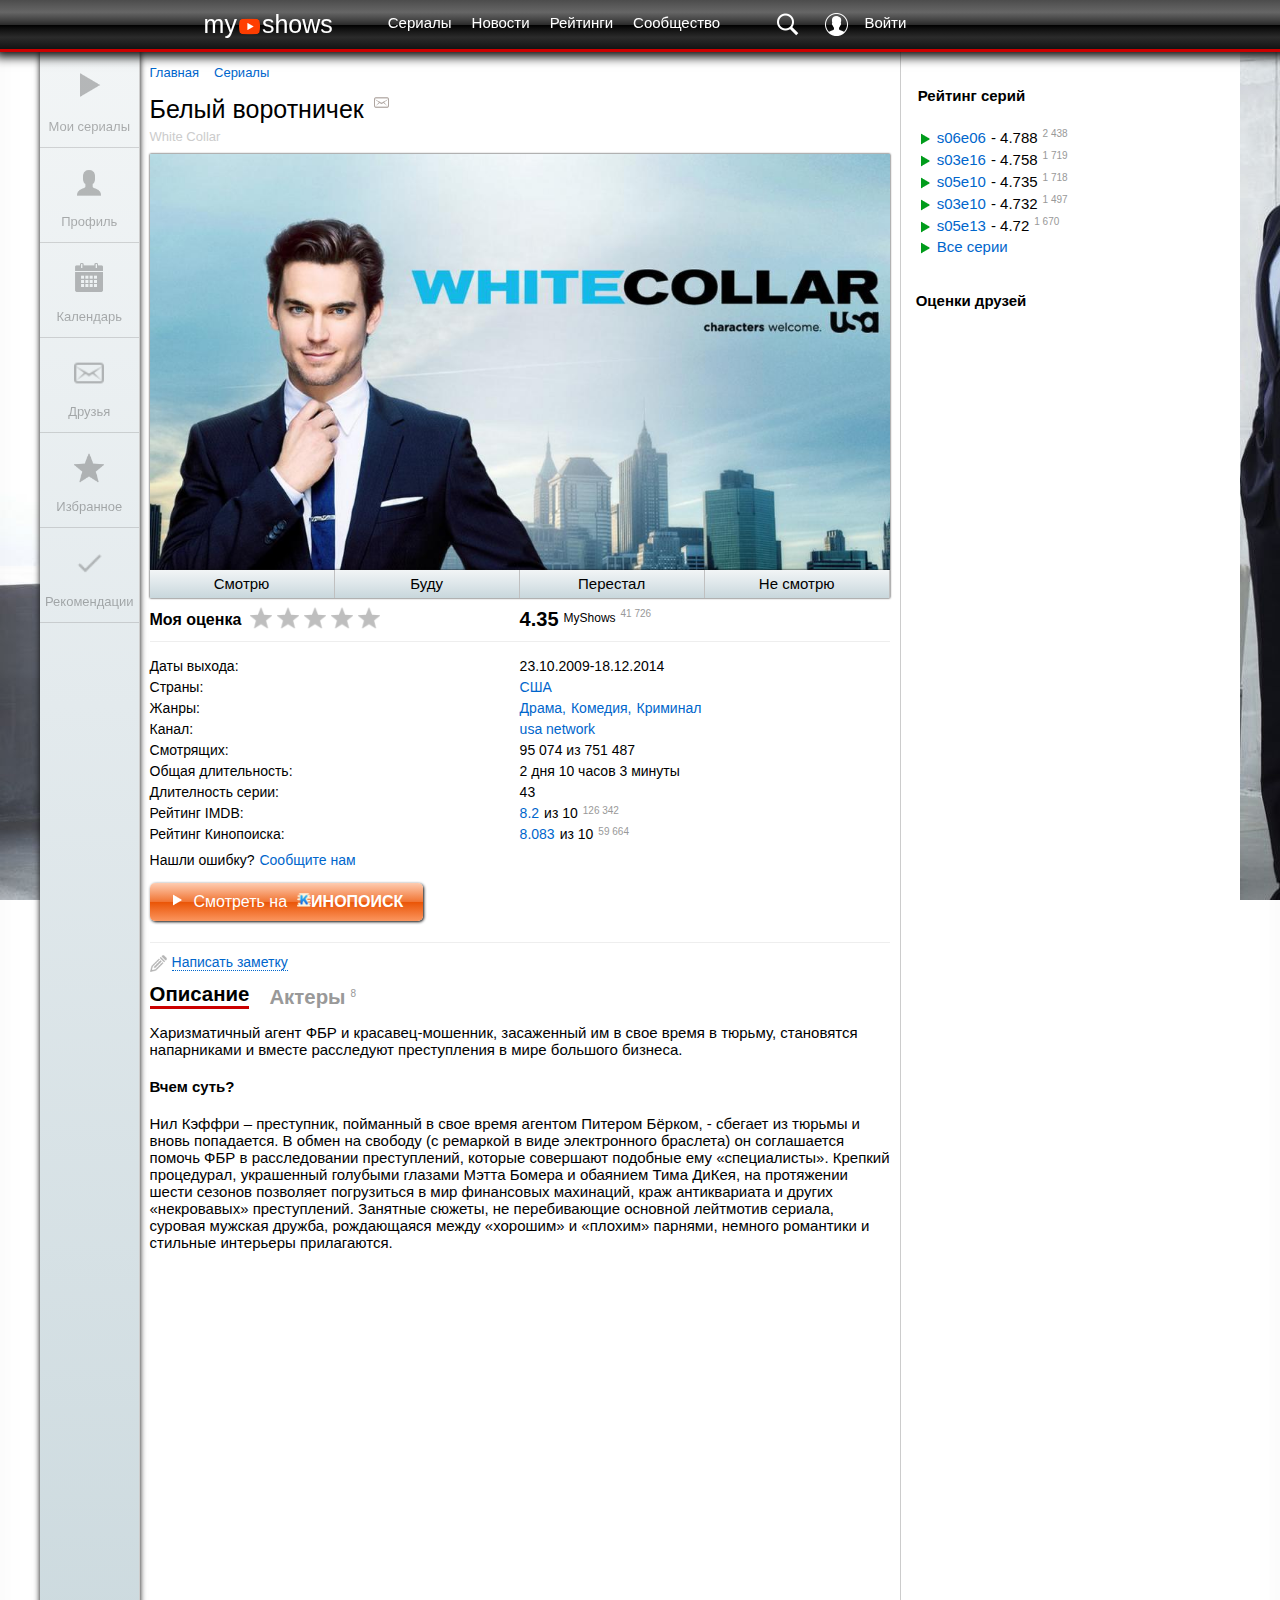
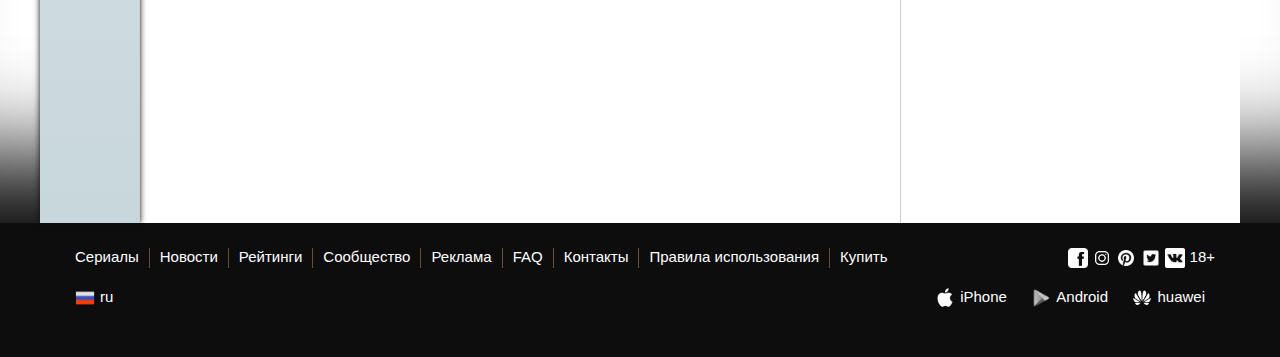
==== test.html @ dc9d8a2c "first commit 26.01.22" ====
<!DOCTYPE html>
<thml lang= "ru">

	<head>
		<meta charset="utf-8">
		<meta name="viewport" content="width=device-width, initial-scale=1">
		<title>MyShows</title>
		<link rel="stylesheet" href="style.css" type="text/css">
	</head>
	
	<body>
		<header class="header">
				<div class="header__block-1"><a href="#">my<img src="image/icon1.png">shows</a></div>
				<nav class="js-nav"><img src="image/icon1_2.png">
					<div><a href="#"><img src="image/icon5.png">Мои сериалы</a>
						<a href="#"><img src="image/icon6.png">Профиль</a>
						<a href="#"><img src="image/icon7.png">Календарь</a>
						<a href="#"><img src="image/icon8.png">Друзья</a>
						<a href="#"><img src="image/icon9.png">Избранное</a>
						<a href="#"><img src="image/icon10.png">Рекомендации</a>
					</div>
				</nav>
				<div class="header__block-2"><a class="button--hover" href="#">Сериалы</a>
					<a href="#" class="button--hover">Новости</a>
					<a href="#" class="button--hover">Рейтинги</a>
					<a href="#" class="button--hover">Сообщество</a>
				</div>
				<div class="header__block-3"><a href="#"><img src="image/icon4.png"></a>
					<a class="button--hover" href="#"><img class="header__block-3--img" src="image/icon3.png">Войти</a>
				</div>
				<div class="block-3--775px"><a href="#"><img src="image/icon4.png"></a>
					<a href="#"><img class="header__block-3--img" src="image/icon3.png"></a>
				</div>
		</header>
		
		<main class="main">
		
			<div class="main__aside">
				<div class="main__aside--button"><a href="#"><img src="image/icon5_2.png"><sub><img class="main__aside--degree" src=""></sub><p>Мои сериалы</p></a></div>
				<div class="main__aside--button"><a href="#"><img src="image/icon6_2.png"><p>Профиль</p></a></div>
				<div class="main__aside--button"><a href="#"><img src="image/icon7_2.png"><p>Календарь</p></a></div>
				<div class="main__aside--button"><a href="#"><img src="image/icon8_2.png"><p>Друзья</p></a></div>
				<div class="main__aside--button"><a href="#"><img src="image/icon9_2.png"><p>Избранное</p></a></div>
				<div class="main__aside--button"><a href="#"><img src="image/icon10_2.png"><p>Рекомендации</p></a></div>
			</div>
			
			<div class="main__middle">
				<div class="middle__navigation"><a href="#">Главная</a><a href="#">Сериалы</a></div>
				<div class="middle__title"><div>Белый воротничек<img src="image/icon8.png"></div><div class="title__english">White Collar</div></div>
				<img src="image/pic2.jpg">
				<div class="middle__status">
					<div class="js-status__button"><span>Смотрю</span></div>
					<div class="js-status__button"><span>Буду</span></div>
					<div class="js-status__button"><span>Перестал</span></div>
					<div class="js-status__button"><span>Не смотрю</span></div>
				</div>
				<div class="middle__grade">
					<div class="grade--active"><span class="grade__title--weight">Моя оценка</span>
						<div id="stars--show"><img src="image/icon9_2.png"><img src="image/icon9_2.png"><img src="image/icon9_2.png"><img src="image/icon9_2.png"><img src="image/icon9_2.png"></div>
						<div><img src="image/icon9_2.png"><img src="image/icon9_2.png"><img src="image/icon9_2.png"><img src="image/icon9_2.png"></div>
						<div><img src="image/icon9_2.png"><img src="image/icon9_2.png"><img src="image/icon9_2.png"></div>
						<div><img src="image/icon9_2.png"><img src="image/icon9_2.png"></div>
						<div><img src="image/icon9_2.png"></div>
					</div>	
					<div class="grade__number--font">4.35<font>MyShows<sup>41 726</sup></font></div>
				</div>
				<div class="middle__container-2">
					<ul>
						<li>
							<div>Даты выхода:</div>
							<div>23.10.2009-18.12.2014</div>
						</li>
						<li>
							<div>Страны:</div>
							<div><a href="#">США</a></div>
						</li>
						<li>
							<div>Жанры:</div>
							<div><a href="#">Драма,</a><a href="#">Комедия,</a><a href="#">Криминал</a></div>
						</li>
						<li>
							<div>Канал:</div>
							<div><a href="#">usa network</a></div>
						</li>
						<li>
							<div>Смотрящих:</div>
							<div>95 074 из 751 487</div>
						</li>
						<li>
							<div>Общая длительность:</div>
							<div>2 дня 10 часов 3 минуты</div>
						</li>
						<li>
							<div>Длителность серии:</div>
							<div>43</div>
						</li>
						<li>
							<div>Рейтинг IMDB:</div>
							<div><a href="#">8.2</a>из 10<sup>126 342</sup></div>
						</li>
						<li>
							<div>Рейтинг Кинопоиска:</div>
							<div><a href="#">8.083</a>из 10<sup>59 664</sup></div>
						</li>
						<li><div class="container-2__report--active">Нашли ошибку?<a href="#">Сообщите нам</a></div></li>
						<li><a class="middle__kinopoisk" href=""><img class="kinopoisk__img--padding" src="image/icon20.png"> Смотреть на <span><img src="image/icon21.png"><span>ИНОПОИСК</span></span></a></li>
					</ul>
				</div>
				
				<div class="middle__note">
					<div class="js-note"><img src="image/icon22.png"><span>Написать заметку</span></div>
					<div class="js-note__textarea"><textarea></textarea><div><button class="js-textarea__button">Сохранить</button><button class="js-textarea__button">Отмена</button></div></div>
				</div>
				
				<div class="js-description__list js-description__list--on">
					<div class="description__buttons"><big>Описание</big><big id="js-actors__button">Актеры<span>8<span></big></div>
					<div><p>Харизматичный агент ФБР и красавец-мошенник, засаженный им в свое время в тюрьму, становятся напарниками и вместе расследуют преступления в мире большого бизнеса.</p>
						<h4>Вчем суть?</h4>
						<p>Нил Кэффри – преступник, пойманный в свое время агентом Питером Бёрком, - сбегает из тюрьмы и вновь попадается. В обмен на свободу (с ремаркой в виде электронного браслета) он соглашается помочь ФБР в расследовании преступлений, которые совершают подобные ему «специалисты». Крепкий процедурал, украшенный голубыми глазами Мэтта Бомера и обаянием Тима ДиКея, на протяжении шести сезонов позволяет погрузиться в мир финансовых махинаций, краж антиквариата и других «некровавых» преступлений. Занятные сюжеты, не перебивающие основной лейтмотив сериала, суровая мужская дружба, рождающаяся между «хорошим» и «плохим» парнями, немного романтики и стильные интерьеры прилагаются.</p>
					</div>
				</div>
				
				<div class="js-actors__list">
					<div class="description__buttons"><big id="js-description__button">Описание</big><big>Актеры<span>8<span></big></div>
					<div class="list">
						<div><a href="#"><img src="image/pic4.jpg"><div>Matt Bomer<sub>Neal George Caffrey</sub></div></a>
							<a href="#"><img src="image/pic3.jpg"><div>Tim DeKay<sub>FBI Special Agent Peter Burke</sub></div></a>
						</div>
						<div><a href="#"><img src="image/pic3.jpg"><div>Sharif Atkins<sub>FBI Agent Clinton Jones</sub></div></a>
							<a href="#"><img src="image/pic4.jpg"><div>Willie Garson<sub>Mozzie</sub></div></a>
						</div>
						<div><a href="#"><img src="image/pic4.jpg"><div>Tiffani Thiessen<sub>Elizabeth Burke</sub></div></a>
							<a id="js-list--expand">Показать все</a>
						</div>
					</div>
				</div>
				
			</div>
			
			<div class="main__aside-2">
				<ul>
					<li><h4>Рейтинг серий</h4></li>
					<li><img src="image/icon23.png"><a href="#">s06e06</a>- 4.788<sup>2 438</sup></li>
					<li><img src="image/icon23.png"><a href="#">s03e16</a>- 4.758<sup>1 719</sup></li>
					<li><img src="image/icon23.png"><a href="#">s05e10</a>- 4.735<sup>1 718</sup></li>
					<li><img src="image/icon23.png"><a href="#">s03e10</a>- 4.732<sup>1 497</sup></li>
					<li><img src="image/icon23.png"><a href="#">s05e13</a>- 4.72<sup>1 670</sup></li>
					<li><img src="image/icon23.png"><a href="#">Все серии</a></li>
				</ul>
				<h4>Оценки друзей</h4>
			</div>
		</main>
		
		<footer class="footer">
			<div class="footer__container-1">
				<div class="container-1--1110px">
					<a href="" class="button--hover container-1__padding">Сериалы</a>
					<a href="" class="button--hover container-1__padding">Новости</a>
					<a href="" class="button--hover container-1__padding">Рейтинги</a>
					<a href="" class="button--hover container-1__padding">Сообщество</a>
					<a href="" class="button--hover container-1__padding">Реклама</a>
					<a href="" class="button--hover container-1__padding">FAQ</a>
					<a href="" class="button--hover container-1__padding">Контакты</a>
					<a href="" class="button--hover container-1__padding">Правила использования</a>
					<a href="" class="button--hover">Купить</a>
				</div>	
				<div class="footer__1st-line--social">
					<a href="" class=""><img src="image/icon14.png"></a>
					<a href="" class=""><img src="image/icon15.png"></a>
					<a href="" class=""><img src="image/icon16.png"></a>
					<a href="" class=""><img src="image/icon17.png"></a>
					<a href="" class=""><img src="image/icon18.png"> 18+</a>
				</div>	
			</div>
			<div class="footer__2d-line-buttons">
				<div class="footer__wrap"><a href="#" class=""><img src="image/icon19.png">ru</a></div>
				<div class="footer__wrap">
					<a href="" class="button--hover"><img src="image/icon11.png">iPhone</a>
					<a href="" class="button--hover footer__img--grayscale"><img src="image/icon12.png">Android</a>
					<a href="" class="button--hover"><img src="image/icon13.png"> huawei</a>
				</div>	
			</div>
		</footer>
	<script src="script.js"></script>
	</body>
	
</html>
---- style.css ----
body {
	display: flex;
	justify-content: center;
	flex-direction:column;
	background-attachment: fixed;
	margin: 0 auto;
	font-family: sans-serif;
	background-image: url(image/pic1.jpg);
	background-position: center;
	box-shadow: inset 0px -300px 100px -100px #0D0D0D;
}

/*1--HEADER-----------------------------*/

.header {
	border-bottom: 3px solid #CC0000;
	display:flex;
/*	background-color: #252425;*/ 
	justify-content: space-evenly;
	padding: 10px;
	align-items: center;
	text-align: center;
	position: fixed;
	width: 100%;
	margin: 0 auto;
	top: 0;
	z-index: 7;
	flex: 1;
	font-size: 15px;
	box-shadow: 0px 0px 10px 5px #0D0D0D;
	/* Permalink - use to edit and share this gradient: https://colorzilla.com/gradient-editor/#4c4c4c+0,595959+12,666666+25,474747+39,2c2c2c+50,000000+51,111111+60,2b2b2b+76,1c1c1c+91,131313+100;Black+Gloss+%231 */
background: #4c4c4c; /* Old browsers */
background: -moz-linear-gradient(top,  #4c4c4c 0%, #595959 12%, #666666 25%, #474747 39%, #2c2c2c 50%, #000000 51%, #111111 60%, #2b2b2b 76%, #1c1c1c 91%, #131313 100%); /* FF3.6-15 */
background: -webkit-linear-gradient(top,  #4c4c4c 0%,#595959 12%,#666666 25%,#474747 39%,#2c2c2c 50%,#000000 51%,#111111 60%,#2b2b2b 76%,#1c1c1c 91%,#131313 100%); /* Chrome10-25,Safari5.1-6 */
background: linear-gradient(to bottom,  #4c4c4c 0%,#595959 12%,#666666 25%,#474747 39%,#2c2c2c 50%,#000000 51%,#111111 60%,#2b2b2b 76%,#1c1c1c 91%,#131313 100%); /* W3C, IE10+, FF16+, Chrome26+, Opera12+, Safari7+ */
filter: progid:DXImageTransform.Microsoft.gradient( startColorstr='#4c4c4c', endColorstr='#131313',GradientType=0 ); /* IE6-9 */

}

.header a {
	color: white;
	text-decoration: none;
	padding: 0px 10px 5px 10px;
	transition: all 1s;
}

.button--hover:hover {
	color: #D4D4D4;
	text-decoration: underline;
	animation: lineMove 1s infinite linear;
}
.header img {
	width: 25px;
	vertical-align: middle;
	margin: 0 auto;
	transition: all 2s;
}

.header__block-1 {
	font-size: 25px;
	flex: 2;
	text-align: right;
}

.header nav {
	cursor: pointer;
}


nav div {
	display: flex;
	left: -250px;
	position: absolute;
	flex-direction: column;
	/*background-color: #252425;*/
	margin: 0 auto;
	text-align: left;
	width: 250px;
	height: 0px;
	border-top: 1px solid #CC0000;
	border-right: 1px solid #CC0000;
	border-bottom: 1px solid #CC0000;
	top: 90px;
	transition: all 1s;
	opacity: 0.0;
	
	/* Permalink - use to edit and share this gradient: https://colorzilla.com/gradient-editor/#45484d+0,000000+100;Black+3D+%231 */
background: #45484d; /* Old browsers */
background: -moz-linear-gradient(top,  #45484d 0%, #000000 100%); /* FF3.6-15 */
background: -webkit-linear-gradient(top,  #45484d 0%,#000000 100%); /* Chrome10-25,Safari5.1-6 */
background: linear-gradient(to bottom,  #45484d 0%,#000000 100%); /* W3C, IE10+, FF16+, Chrome26+, Opera12+, Safari7+ */
filter: progid:DXImageTransform.Microsoft.gradient( startColorstr='#45484d', endColorstr='#000000',GradientType=0 ); /* IE6-9 */
}

/*.anima {
	
	border-top: 1px solid white;
	border-right: 1px solid green;
	border-bottom: 1px solid blue;
	animation: lineMove 1s infinite linear;
}

@keyframes lineMove {
	0% {
		left: -250px;
	}
	100% {
		right: 20px;
	}
}*/

.js-nav--on div {
	display: flex;
	left:0;
	box-shadow: 0px 150px 300px 280px #0D0D0D;
	opacity: 1;
}

@media (max-width: 320px) {
	.js-nav div {
		top: 87px;
	}
}

nav > div img {
	padding: 3% 10% 3% 5%;
}

nav a:hover {
	color: #D4D4D4;
	text-decoration: underline;
}

@media (min-width: 775px) {
	.header nav {
		display: none;
	}	
}

@media (max-width: 775px) {
	.header__block-1 {
	display: none;
	}
}

.header__block-2 {
	display: flex;
	flex-wrap: wrap;
	flex: 1;
	flex-basis: 20%;
	justify-content: center;
}

.header__block-3 {
	flex: 2;
	text-align: left;
	flex-basis: 15%;
}

.header__block-3--img {
	padding-right: 15px;
}

@media (max-width: 775px) {
	.header__block-3 {
		display: none;
}

	.block-3--775px {
		display: flex;
		flex-wrap: wrap;
	}
}

@media (min-width: 775px) {
	.block-3--775px {
		display: none;
}
}

/*2--MAIN---------------------------------------*/

.main {
	display: flex;
	justify-content: center;
	max-width: 1200px;
	padding-top: 50px;
	margin: 0 auto;
	position: inherit;
	flex: 1;
}

sup {
	font-size: 10px;
	color: #999999;
	padding-left: 5px;
}

@media (max-width: 1070px) {
	.main {
		padding-top: 65px;
	}
}


@media (max-width: 774px) {
	.main {
		padding-top: 55px;
	}
}

@media (max-width: 480px) {
	.main {
		padding-top: 65px;
	}
}

@media (max-width: 342px) {
	.main {
		padding-top: 65px;
	}
}


@media (max-width: 320px) {
	.main {
		padding-top: 85px;
	}
}


@media (max-width: 290px) {
	.main {
		padding-top: 105px;
	}
}


/*2-1--MAIN ASIDE----------------------------------------------------------*/

.main__aside {
	display: flex;
	flex: 1;
	flex-direction: column;
	/*background-color: #ECECEC;*/
	height: 100%;
	font-size: 13px;
	flex-basis: 5%;
	text-align: center;
	display: fixed;
	z-index: 0;
	border-right: 1px solid #CECECE;
	padding-bottom: 100%;
	box-shadow: 0px 0px 6px 0px #0D0D0D;
	/* Permalink - use to edit and share this gradient: https://colorzilla.com/gradient-editor/#f2f5f6+0,e3eaed+37,c8d7dc+100;Grey+3D+%234 */
background: rgb(242,245,246); /* Old browsers */
background: -moz-linear-gradient(top,  rgba(242,245,246,1) 0%, rgba(227,234,237,1) 37%, rgba(200,215,220,1) 100%); /* FF3.6-15 */
background: -webkit-linear-gradient(top,  rgba(242,245,246,1) 0%,rgba(227,234,237,1) 37%,rgba(200,215,220,1) 100%); /* Chrome10-25,Safari5.1-6 */
background: linear-gradient(to bottom,  rgba(242,245,246,1) 0%,rgba(227,234,237,1) 37%,rgba(200,215,220,1) 100%); /* W3C, IE10+, FF16+, Chrome26+, Opera12+, Safari7+ */
filter: progid:DXImageTransform.Microsoft.gradient( startColorstr='#f2f5f6', endColorstr='#c8d7dc',GradientType=0 ); /* IE6-9 */

}

@media (max-width: 775px) {
	.main__aside {
		display: none;
		
}
}

.main__aside--button {
	text-decoration: none;
	opacity: 0.3;
	filter: grayscale(1);
	border-bottom: 1px solid #868686;
	padding: 20px 5px 0px 5px;
	transition: all 0.5s;
}	

.main__aside--button:hover {
	filter: grayscale(0);
	opacity: 1;
	border-bottom: 1px solid #CCCCCC;
}

.main__aside a {
	color: black;
	text-decoration: none;
}

.main__aside img {
	width: 30px;
	
}	

/*2-2--MAIN MIDDLE-------------------------------------*/

.main__middle {
	display: flex;
	flex: 5;
	background-color: #FFFFFF;
	flex-basis: 67%;
	border-right: 1px solid #CCCCCC;
	padding: 15px 10px 15px 10px;
	flex-direction: column;
}

.main__middle > img {
	width: 100%;
	box-shadow: 0px 0px 2px 0px #0D0D0D;
}

.main__middle a {
	display: flex;
	flex-wrap: wrap;
	text-decoration: none;
	color: #0066CC;
	padding: 0px 5px 0px 0px;
}


.main__middle a:hover {
	text-decoration: underline #0066CC;
}

/*--2-2-1 MIDDLE NAVIGATION--*/

.middle__navigation {
	display: flex;
	column-gap: 10px;
}

.middle__navigation a {
	font-size: 13px;
}

/*--2-2-2--MIDDLE TITLE------*/

.middle__title {
	display: flex;
	flex-direction: column;
	padding-top: 15px;
	font-size: 25px;
}

.middle__title div {
	display: flex;
}

.middle__title img {
	display: flex;
	width: 15px;
	height: 15px;
	padding-left: 10px;
}

.title__english {
	font-size: 13px;
	color: #CCCCCC;
	padding: 5px 0px 10px 0px;
	
}

/*--2-2-3--MIDDLE STATUS---------*/

.middle__status {
	display: flex;
	justify-content: center;
	flex-wrap: wrap;
	align-items: center;
	text-align: center;
	align-self: stretch;
	box-shadow: 0px 0px 2px 0px #0D0D0D;
	
}

.js-status__button {
	/*background-color: #ECECEC;*/
	flex: 1;
	border-right: 1px solid silver;
	padding: 5px;
	min-width: 95px;
	/* Permalink - use to edit and share this gradient: https://colorzilla.com/gradient-editor/#f2f5f6+0,e3eaed+37,c8d7dc+100;Grey+3D+%234 */
background: rgb(242,245,246); /* Old browsers */
background: -moz-linear-gradient(top,  rgba(242,245,246,1) 0%, rgba(227,234,237,1) 37%, rgba(200,215,220,1) 100%); /* FF3.6-15 */
background: -webkit-linear-gradient(top,  rgba(242,245,246,1) 0%,rgba(227,234,237,1) 37%,rgba(200,215,220,1) 100%); /* Chrome10-25,Safari5.1-6 */
background: linear-gradient(to bottom,  rgba(242,245,246,1) 0%,rgba(227,234,237,1) 37%,rgba(200,215,220,1) 100%); /* W3C, IE10+, FF16+, Chrome26+, Opera12+, Safari7+ */
filter: progid:DXImageTransform.Microsoft.gradient( startColorstr='#f2f5f6', endColorstr='#c8d7dc',GradientType=0 ); /* IE6-9 */
}

.js-status__button--active {
	/*background-color: #CB0000;*/
	flex: 1;
	border-right: 1px solid silver;
	padding: 5px;
	min-width: 95px;
background: rgb(243,197,189);
background: -moz-linear-gradient(top,  rgba(243,197,189,1) 0%, rgba(232,108,87,1) 50%, rgba(234,40,3,1) 51%, rgba(255,102,0,1) 75%, rgba(199,34,0,1) 100%);
background: -webkit-linear-gradient(top,  rgba(243,197,189,1) 0%,rgba(232,108,87,1) 50%,rgba(234,40,3,1) 51%,rgba(255,102,0,1) 75%,rgba(199,34,0,1) 100%);
background: linear-gradient(to bottom,  rgba(243,197,189,1) 0%,rgba(232,108,87,1) 50%,rgba(234,40,3,1) 51%,rgba(255,102,0,1) 75%,rgba(199,34,0,1) 100%);
filter: progid:DXImageTransform.Microsoft.gradient( startColorstr='#f3c5bd', endColorstr='#c72200',GradientType=0 ); 
}

.middle__status span {
	font-size: 15px;
	color: black;
	text-decoration: none;
	cursor: pointer;
}

.js-status__button--active span  {
	color: white;
}

/*--2-2-4--MIDDLE GRADE--------------*/

.middle__grade {
	display: flex;
	padding: 10px 0px 10px 0px;
	align-items: center;
	border-bottom: 1px solid #EEEEEE;
}

.middle__grade > div {
	width: 50%;
}

.grade--active {
	display: flex;
	
}

.middle__grade span {
	position: absolute;
	align-self: center;
	z-index: 6;
	font-weight: 600;
}

.grade--active > div {
	position: absolute;
	align-self: center;
	padding-left: 100px;
	filter: grayscale(1);
	opacity: 0.0;
}

#stars--show {
	opacity: 0.3;
}

.grade--active > div:hover, #stars--show:hover {
	filter: grayscale(0);
	opacity: 1;
	cursor: pointer;
}

.grade--active--on > div:nth-child(5), .grade--active--on > div:nth-child(6) {
	filter: grayscale(0);
	opacity: 1;
}

.grade--active img {
	width: 22px;
	padding-right: 5px;
}

.grade__number--font {
	display: flex;
	font-weight: 600;
	font-size: 20px;
	flex-wrap: wrap-reverse;
}

@media (max-width: 550px) {
	.grade__number--font {
		padding-bottom: 25px;
	}
	
	.grade--active {
		padding-top: 25px;
	}
}

.grade__number--font font {
	font-weight: 400;
	font-size: 12px;
	padding: 0px 5px 0px 5px;
}

/*--2-2-5--MIDDLE CONTAINER 2----------------*/

.middle__container-2 {
	display: flex;
	width: 100%;
	flex-direction: column;
	border-bottom: 1px solid #EEEEEE;
	
}

.middle__container-2 li {
	display: flex;
	width: 100%;
	flex-wrap: wrap;
	justify-content: space-between;
	padding-bottom: 5px;
	
} 

.middle__container-2 div {
	display: flex;
	width: 50%;
	font-size: 14px;
	flex-wrap: wrap;
}

.middle__container-2 ul {
	list-style-type: none;
	padding: 0;
}

.container-2__report--active {
	display: inline-flex;
	padding-bottom: 10px;
	padding-top: 5px;
}

.container-2__report--active a {
	padding-left: 5px;
}

div .container-2__report--active {
	width: 100%;
}

.middle__kinopoisk {
	display: flex;
	/*background-color: #FF5300;*/
	justify-content: center;
	border-radius: 5px;
	box-shadow: 1px 1px 3px 0px #0D0D0D;
	/* Permalink - use to edit and share this gradient: https://colorzilla.com/gradient-editor/#feccb1+0,f17432+50,ea5507+51,fb955e+100;Red+Gloss+%232 */
background: #feccb1; /* Old browsers */
background: -moz-linear-gradient(top,  #feccb1 0%, #f17432 50%, #ea5507 51%, #fb955e 100%); /* FF3.6-15 */
background: -webkit-linear-gradient(top,  #feccb1 0%,#f17432 50%,#ea5507 51%,#fb955e 100%); /* Chrome10-25,Safari5.1-6 */
background: linear-gradient(to bottom,  #feccb1 0%,#f17432 50%,#ea5507 51%,#fb955e 100%); /* W3C, IE10+, FF16+, Chrome26+, Opera12+, Safari7+ */
filter: progid:DXImageTransform.Microsoft.gradient( startColorstr='#feccb1', endColorstr='#fb955e',GradientType=0 ); /* IE6-9 */

}

.middle__kinopoisk span {
	font-weight: 600;
}

.middle__kinopoisk img {
	width: 14px;
	height: 14px;
	padding-left: 10px;
}

.kinopoisk__img--padding {
	padding-right: 10px;
}

li .middle__kinopoisk {
	color: white;
	padding: 10px 20px 10px 10px;
	
}

li .middle__kinopoisk:hover {
	text-decoration: none;
} 


/*--2-2-6--MIDDLE NOTE---------------*/

.middle__note {
	padding: 10px 0px 0px 0px;
}

.middle__note img {
	width: 17px;
	padding-right: 5px;
	vertical-align: middle;
}

.js-note span {
	text-decoration: none;
	color: #0066CC;
	border-bottom: 1px dotted #0066CC;
	font-size: 14px;
	cursor: pointer;
}

.middle__note textarea {
	width: 100%;
	z-index: 1;
}

.js-note {
	position: absolute;
	z-index: 0;
}

.js-note__textarea {
	display: none;
}

.js-note__textarea button {
	color: white;
	margin-top: 10px;
	font-size: 15px;
	padding: 5px;
	min-width: 120px;
	border: none;
	box-shadow: 0px 0px 2px 0px #0D0D0D;
	background: rgb(243,197,189);
background: -moz-linear-gradient(top,  rgba(243,197,189,1) 0%, rgba(232,108,87,1) 50%, rgba(234,40,3,1) 51%, rgba(255,102,0,1) 75%, rgba(199,34,0,1) 100%);
background: -webkit-linear-gradient(top,  rgba(243,197,189,1) 0%,rgba(232,108,87,1) 50%,rgba(234,40,3,1) 51%,rgba(255,102,0,1) 75%,rgba(199,34,0,1) 100%);
background: linear-gradient(to bottom,  rgba(243,197,189,1) 0%,rgba(232,108,87,1) 50%,rgba(234,40,3,1) 51%,rgba(255,102,0,1) 75%,rgba(199,34,0,1) 100%);
filter: progid:DXImageTransform.Microsoft.gradient( startColorstr='#f3c5bd', endColorstr='#c72200',GradientType=0 ); 
}

.js-note__textarea button:nth-child(2n) {
	color: black;
	background: rgb(242,245,246); /* Old browsers */
background: -moz-linear-gradient(top,  rgba(242,245,246,1) 0%, rgba(227,234,237,1) 37%, rgba(200,215,220,1) 100%); /* FF3.6-15 */
background: -webkit-linear-gradient(top,  rgba(242,245,246,1) 0%,rgba(227,234,237,1) 37%,rgba(200,215,220,1) 100%); /* Chrome10-25,Safari5.1-6 */
background: linear-gradient(to bottom,  rgba(242,245,246,1) 0%,rgba(227,234,237,1) 37%,rgba(200,215,220,1) 100%); /* W3C, IE10+, FF16+, Chrome26+, Opera12+, Safari7+ */
filter: progid:DXImageTransform.Microsoft.gradient( startColorstr='#f2f5f6', endColorstr='#c8d7dc',GradientType=0 ); /* IE6-9 */
}

.js-note__textarea--on {
	display: flex;
	flex-direction: column;
}

/*--2-2-7--DESCRIPTION + ACTORS----------------*/

.description__buttons {
	display: flex;
	padding-top: 15px;
	font-weight: 600;
	font-size: 17px;
	column-gap: 20px;
	align-items: flex-end;
	color: #999999;
}

.js-description__list, .js-actors__list {
	display: none;
	font-size: 15px;
	padding-top: 15px;
}

.js-description__list--on, .js-actors__list--on {
	display: flex;
	flex-direction: column;
}

.js-description__list--on big, .js-actors__list--on big {
	cursor: pointer;
	transition: all 0.5s;
}

.js-description__list--on span, .js-actors__list--on span {
	font-weight: 400;
	vertical-align: super;
	font-size: 10px;
	padding-left: 5px;
	color: #999999;
}

.js-description__list--on big:first-child, .js-actors__list--on big:last-child {
	border-bottom: 3px solid #CC0000;
	color: black;
}
	
.js-description__list--on big:hover, .js-actors__list--on big:hover {
	color: #787878;
}

.list {
	display: flex;
	flex-direction: column;
	padding-top: 15px;
}

.list > div {
	display: flex;
	padding: 10px 0px 10px 0px;
}

.list img {
	width: 60px;
	
	border-radius: 100%;
	margin-right: 10px;
}

.list a {
	width: 50%;
	align-items: center;
	font-weight: 600;
	color: black;
}

.list a:hover {
	text-decoration: none;
}

.list a > div:hover {
	text-decoration: underline black;
}

.list sub {
	font-size: 13px;
	color: #999999;
	display: flex;
	font-weight: 400;
	padding-top: 5px;
}

#js-list--expand {
	border: none;
	background: none;
	cursor: pointer;
	color: #0066CC;
	font-weight: 400;
}

#js-list--expand:hover {
	text-decoration: underline #0066CC;
}

/*2-3--MAIN ASIDE-2----------------------------------*/

.main__aside-2 {
	flex-direction: column;
	display: flex;
	flex: 2;
	background-color: #FFFFFF;
	flex-basis: 28%;
	padding: 0px 15px 15px 15px;
	font-size: 15px;
}

.main__aside-2 ul {
	list-style-type: none;
	padding: 0;
}

.main__aside-2 li {
	padding: 2px;
}

.main__aside-2 img {
	width: 14px;
	padding-right: 5px;
	vertical-align: middle;
}

.main__aside-2 a {
	text-decoration: none;
	color: #0066CC;
	padding: 0px 5px 0px 0px;
}

.main__aside-2 a:hover {
	text-decoration: underline #0066CC;
}

@media (max-width: 1110px) {
	.main__aside-2 {
		display: none;
		
}
}

/*3-1--FOOTER-----------------------*/

.footer {
	background-color: #0D0D0D;
	display: flex;
	margin: 0 auto;
	flex-direction: column;
	padding: 25px;
	flex: 1;
	
}

.footer a {
	color: white;
	text-decoration: none;
	padding: 0px 10px 0px 10px;
	font-size: 15px;
	transition: all 1s;
}

.button--hover:hover {
	color: #D4D4D4;
	text-decoration: underline;
}


@media (max-width: 1110px) {
	.footer a {
		padding: 0px 10px 5px 10px;
	}
}

.container-1__padding {
	border-right: 1px solid #66503A;
	
}

@media (max-width: 1110px) {
	.container-1__padding {
	border: none;
}
}

.footer img {
	width: 20px;
	margin: 0 auto;
	vertical-align: middle;
}

.footer__container-1 {
	flex-wrap: wrap;
	display: flex;
	justify-content: space-between;
	margin: 0 auto;
	max-width: 1150px;
	width: 100%;
}

@media (max-width: 1110px) {
	.footer__container-1 {
		justify-content: center;
		max-width: 420px;
	}
}

.container-1--1110px {
	display: flex;
	justify-content: center;
	flex-wrap: wrap;
	text-align: center;
}

.footer__1st-line--social a {
	padding: 0px;
	border: none;
	align-items: center;
}

.footer__2d-line-buttons {
	display: flex;
	flex-flow: wrap-reverse;
	justify-content: space-between;
	max-width: 1150px;
	margin: 0 auto;
	width: 100%;
	padding: 20px 0px 20px 0px;
}

.footer__wrap a {
	display: inline-flex;
	flex-wrap: nowrap;
	justify-content: center;
}

.footer__2d-line-buttons img {
	padding-right: 5px;
}

.footer__img--grayscale img {
	filter: grayscale(1);
}

@media (max-height: 300px) {
	.footer {
		display: none;
	}
}
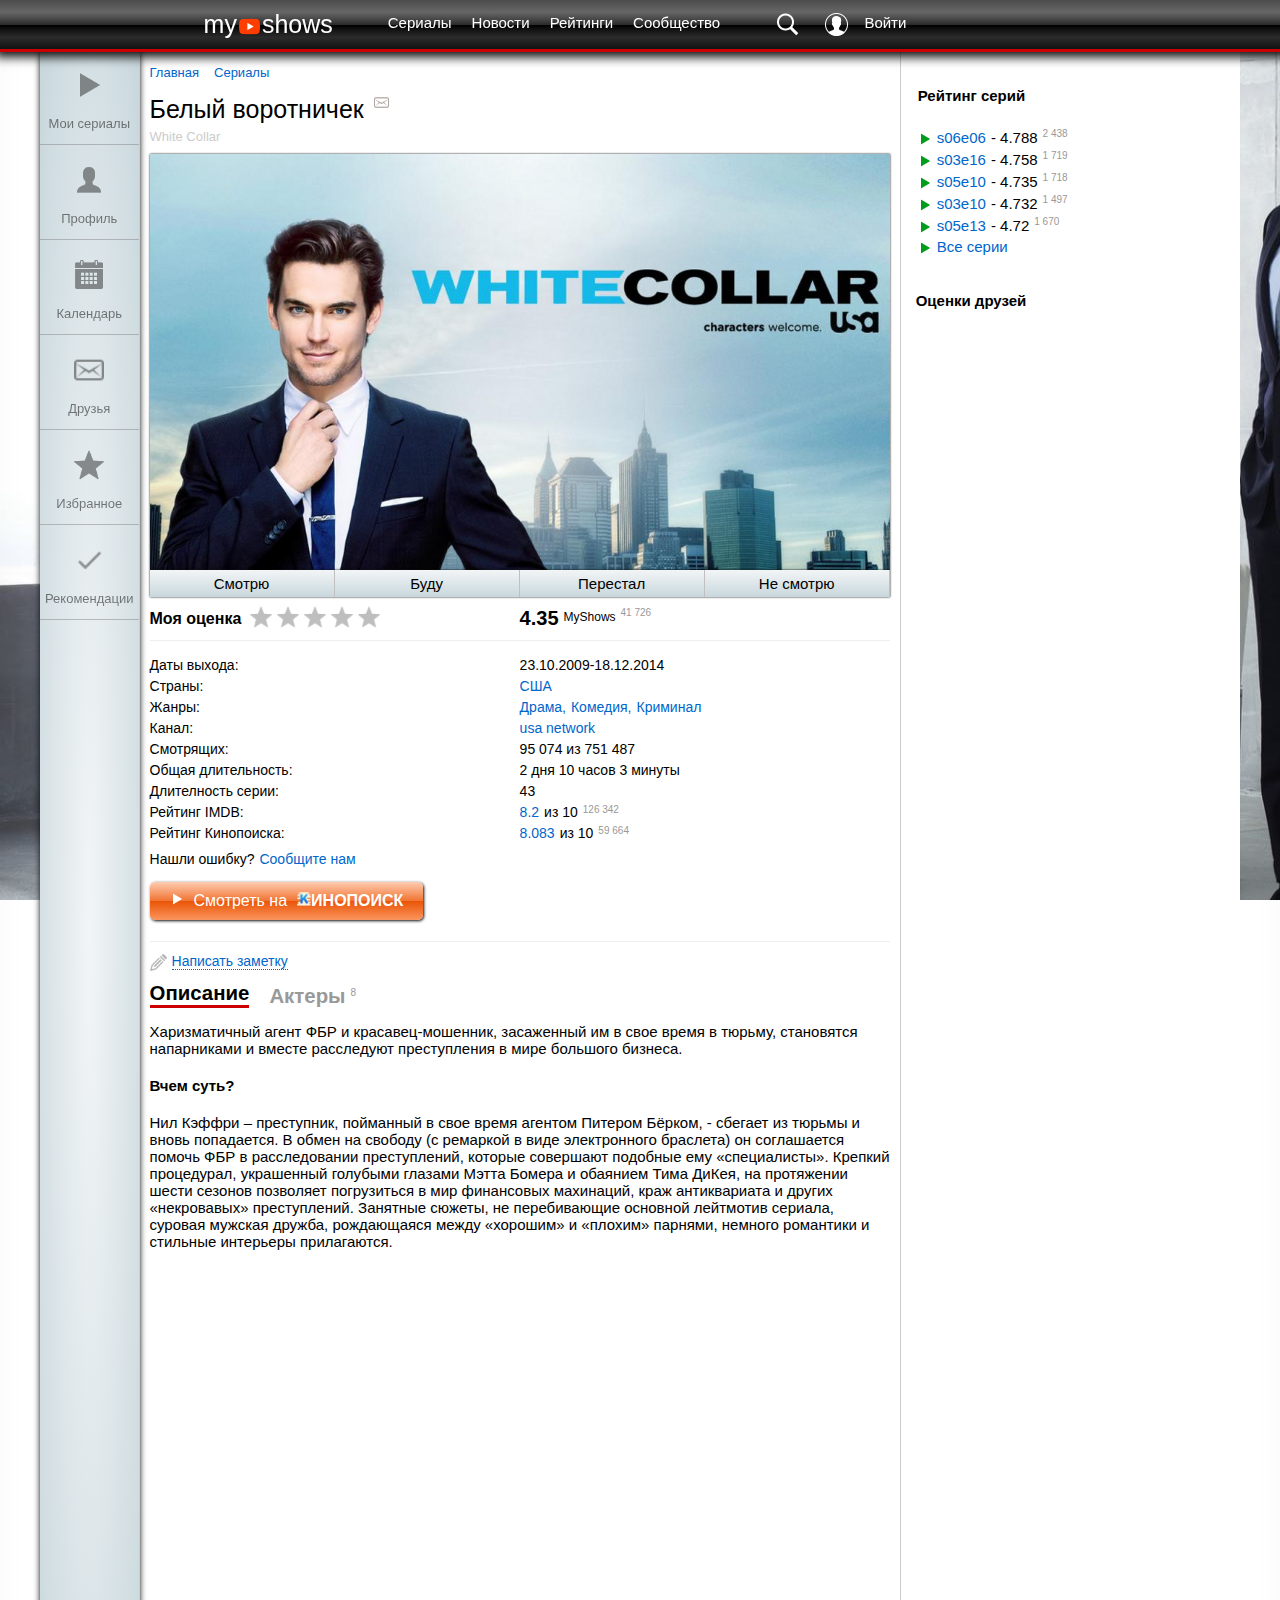
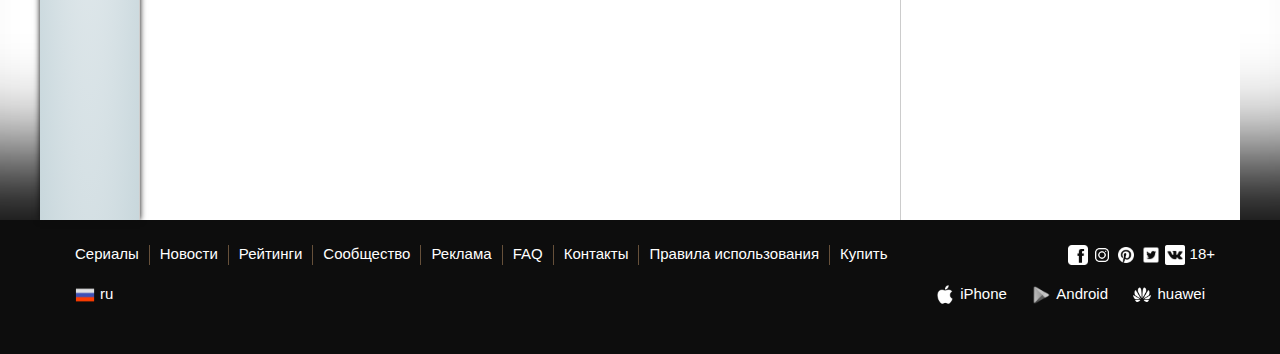
==== commit 5e9593e8: "added middle__grade (js code)" ====
--- a/test.html
+++ b/test.html
@@ -36,12 +36,12 @@
 		<main class="main">
 		
 			<div class="main__aside">
-				<div class="main__aside--button"><a href="#"><img src="image/icon5_2.png"><sub><img class="main__aside--degree" src=""></sub><p>Мои сериалы</p></a></div>
-				<div class="main__aside--button"><a href="#"><img src="image/icon6_2.png"><p>Профиль</p></a></div>
-				<div class="main__aside--button"><a href="#"><img src="image/icon7_2.png"><p>Календарь</p></a></div>
-				<div class="main__aside--button"><a href="#"><img src="image/icon8_2.png"><p>Друзья</p></a></div>
-				<div class="main__aside--button"><a href="#"><img src="image/icon9_2.png"><p>Избранное</p></a></div>
-				<div class="main__aside--button"><a href="#"><img src="image/icon10_2.png"><p>Рекомендации</p></a></div>
+				<a href=""><img src="image/icon5_2.png"><p>Мои сериалы</p></a>
+				<a href=""><img src="image/icon6_2.png"><p>Профиль</p></a>
+				<a href=""><img src="image/icon7_2.png"><p>Календарь</p></a>
+				<a href=""><img src="image/icon8_2.png"><p>Друзья</p></a>
+				<a href=""><img src="image/icon9_2.png"><p>Избранное</p></a>
+				<a href=""><img src="image/icon10_2.png"><p>Рекомендации</p></a>
 			</div>
 			
 			<div class="main__middle">
@@ -49,18 +49,19 @@
 				<div class="middle__title"><div>Белый воротничек<img src="image/icon8.png"></div><div class="title__english">White Collar</div></div>
 				<img src="image/pic2.jpg">
 				<div class="middle__status">
-					<div class="js-status__button"><span>Смотрю</span></div>
-					<div class="js-status__button"><span>Буду</span></div>
-					<div class="js-status__button"><span>Перестал</span></div>
-					<div class="js-status__button"><span>Не смотрю</span></div>
+					<div class="js-button-1">Смотрю</div>
+					<div class="js-button-2">Буду</div>
+					<div class="js-button-3">Перестал</div>
+					<div class="js-button-4">Не смотрю</div>
 				</div>
+				
 				<div class="middle__grade">
-					<div class="grade--active"><span class="grade__title--weight">Моя оценка</span>
-						<div id="stars--show"><img src="image/icon9_2.png"><img src="image/icon9_2.png"><img src="image/icon9_2.png"><img src="image/icon9_2.png"><img src="image/icon9_2.png"></div>
-						<div><img src="image/icon9_2.png"><img src="image/icon9_2.png"><img src="image/icon9_2.png"><img src="image/icon9_2.png"></div>
-						<div><img src="image/icon9_2.png"><img src="image/icon9_2.png"><img src="image/icon9_2.png"></div>
-						<div><img src="image/icon9_2.png"><img src="image/icon9_2.png"></div>
-						<div><img src="image/icon9_2.png"></div>
+					<div><span class="grade__title--weight">Моя оценка</span>
+						<div class="js-grade-5"><img src="image/icon9_2.png"><img src="image/icon9_2.png"><img src="image/icon9_2.png"><img src="image/icon9_2.png"><img src="image/icon9_2.png"></div>
+						<div class="js-grade-4"><img src="image/icon9_2.png"><img src="image/icon9_2.png"><img src="image/icon9_2.png"><img src="image/icon9_2.png"></div>
+						<div class="js-grade-3"><img src="image/icon9_2.png"><img src="image/icon9_2.png"><img src="image/icon9_2.png"></div>
+						<div class="js-grade-2"><img src="image/icon9_2.png"><img src="image/icon9_2.png"></div>
+						<div class="js-grade-1"><img src="image/icon9_2.png"></div>
 					</div>	
 					<div class="grade__number--font">4.35<font>MyShows<sup>41 726</sup></font></div>
 				</div>
@@ -126,10 +127,10 @@
 						<div><a href="#"><img src="image/pic4.jpg"><div>Matt Bomer<sub>Neal George Caffrey</sub></div></a>
 							<a href="#"><img src="image/pic3.jpg"><div>Tim DeKay<sub>FBI Special Agent Peter Burke</sub></div></a>
 						</div>
-						<div><a href="#"><img src="image/pic3.jpg"><div>Sharif Atkins<sub>FBI Agent Clinton Jones</sub></div></a>
-							<a href="#"><img src="image/pic4.jpg"><div>Willie Garson<sub>Mozzie</sub></div></a>
+						<div><a href="#"><img src="image/pic5.jpg"><div>Sharif Atkins<sub>FBI Agent Clinton Jones</sub></div></a>
+							<a href="#"><img src="image/pic6.jpg"><div>Willie Garson<sub>Mozzie</sub></div></a>
 						</div>
-						<div><a href="#"><img src="image/pic4.jpg"><div>Tiffani Thiessen<sub>Elizabeth Burke</sub></div></a>
+						<div><a href="#"><img src="image/pic7.jpg"><div>Tiffani Thiessen<sub>Elizabeth Burke</sub></div></a>
 							<a id="js-list--expand">Показать все</a>
 						</div>
 					</div>
--- a/style.css
+++ b/style.css
@@ -122,6 +122,28 @@
 	}
 }
 
+@media (min-width: 321px) {
+	.js-nav div {
+		top: 64px;
+	}
+}
+
+
+@media (min-width: 348px) {
+	.js-nav div {
+		top: 65px;
+	}
+}
+
+@media (min-width: 483px) {
+	.js-nav div {
+		top: 50px;
+	}
+}
+
+
+
+
 nav > div img {
 	padding: 3% 10% 3% 5%;
 }
@@ -254,38 +276,34 @@
 	box-shadow: 0px 0px 6px 0px #0D0D0D;
 	/* Permalink - use to edit and share this gradient: https://colorzilla.com/gradient-editor/#f2f5f6+0,e3eaed+37,c8d7dc+100;Grey+3D+%234 */
 background: rgb(242,245,246); /* Old browsers */
-background: -moz-linear-gradient(top,  rgba(242,245,246,1) 0%, rgba(227,234,237,1) 37%, rgba(200,215,220,1) 100%); /* FF3.6-15 */
-background: -webkit-linear-gradient(top,  rgba(242,245,246,1) 0%,rgba(227,234,237,1) 37%,rgba(200,215,220,1) 100%); /* Chrome10-25,Safari5.1-6 */
-background: linear-gradient(to bottom,  rgba(242,245,246,1) 0%,rgba(227,234,237,1) 37%,rgba(200,215,220,1) 100%); /* W3C, IE10+, FF16+, Chrome26+, Opera12+, Safari7+ */
-filter: progid:DXImageTransform.Microsoft.gradient( startColorstr='#f2f5f6', endColorstr='#c8d7dc',GradientType=0 ); /* IE6-9 */
+background: -moz-radial-gradient(center, ellipse cover,  rgba(242,245,246,1) 0%, rgba(227,234,237,1) 37%, rgba(200,215,220,1) 100%); /* FF3.6-15 */
+background: -webkit-radial-gradient(center, ellipse cover,  rgba(242,245,246,1) 0%,rgba(227,234,237,1) 37%,rgba(200,215,220,1) 100%); /* Chrome10-25,Safari5.1-6 */
+background: radial-gradient(ellipse at center,  rgba(242,245,246,1) 0%,rgba(227,234,237,1) 37%,rgba(200,215,220,1) 100%); /* W3C, IE10+, FF16+, Chrome26+, Opera12+, Safari7+ */
+filter: progid:DXImageTransform.Microsoft.gradient( startColorstr='#f2f5f6', endColorstr='#c8d7dc',GradientType=1 ); /* IE6-9 fallback on horizontal gradient */
 
 }
 
 @media (max-width: 775px) {
 	.main__aside {
 		display: none;
-		
-}
-}
-
-.main__aside--button {
-	text-decoration: none;
-	opacity: 0.3;
+	}
+}
+
+.main__aside a {
+	text-decoration: none;
+	opacity: 0.5;
 	filter: grayscale(1);
 	border-bottom: 1px solid #868686;
 	padding: 20px 5px 0px 5px;
-	transition: all 0.5s;
+	transition: all 0.3s;
+	color: black;
+	text-decoration: none;
 }	
 
-.main__aside--button:hover {
+.main__aside a:hover {
 	filter: grayscale(0);
 	opacity: 1;
 	border-bottom: 1px solid #CCCCCC;
-}
-
-.main__aside a {
-	color: black;
-	text-decoration: none;
 }
 
 .main__aside img {
@@ -371,29 +389,32 @@
 	text-align: center;
 	align-self: stretch;
 	box-shadow: 0px 0px 2px 0px #0D0D0D;
-	
-}
-
-.js-status__button {
+	font-size: 15px;
+	color: black;
+	text-decoration: none;
+	cursor: pointer;
+}
+
+.js-button-1, .js-button-2, .js-button-3, .js-button-4  {
 	/*background-color: #ECECEC;*/
 	flex: 1;
 	border-right: 1px solid silver;
 	padding: 5px;
 	min-width: 95px;
-	/* Permalink - use to edit and share this gradient: https://colorzilla.com/gradient-editor/#f2f5f6+0,e3eaed+37,c8d7dc+100;Grey+3D+%234 */
-background: rgb(242,245,246); /* Old browsers */
-background: -moz-linear-gradient(top,  rgba(242,245,246,1) 0%, rgba(227,234,237,1) 37%, rgba(200,215,220,1) 100%); /* FF3.6-15 */
-background: -webkit-linear-gradient(top,  rgba(242,245,246,1) 0%,rgba(227,234,237,1) 37%,rgba(200,215,220,1) 100%); /* Chrome10-25,Safari5.1-6 */
-background: linear-gradient(to bottom,  rgba(242,245,246,1) 0%,rgba(227,234,237,1) 37%,rgba(200,215,220,1) 100%); /* W3C, IE10+, FF16+, Chrome26+, Opera12+, Safari7+ */
-filter: progid:DXImageTransform.Microsoft.gradient( startColorstr='#f2f5f6', endColorstr='#c8d7dc',GradientType=0 ); /* IE6-9 */
-}
-
-.js-status__button--active {
+background: rgb(242,245,246); 
+background: -moz-linear-gradient(top,  rgba(242,245,246,1) 0%, rgba(227,234,237,1) 37%, rgba(200,215,220,1) 100%); 
+background: -webkit-linear-gradient(top,  rgba(242,245,246,1) 0%,rgba(227,234,237,1) 37%,rgba(200,215,220,1) 100%);
+background: linear-gradient(to bottom,  rgba(242,245,246,1) 0%,rgba(227,234,237,1) 37%,rgba(200,215,220,1) 100%);
+filter: progid:DXImageTransform.Microsoft.gradient( startColorstr='#f2f5f6', endColorstr='#c8d7dc',GradientType=0 );
+}
+
+.js-button--active {
 	/*background-color: #CB0000;*/
 	flex: 1;
 	border-right: 1px solid silver;
 	padding: 5px;
 	min-width: 95px;
+	color: white;
 background: rgb(243,197,189);
 background: -moz-linear-gradient(top,  rgba(243,197,189,1) 0%, rgba(232,108,87,1) 50%, rgba(234,40,3,1) 51%, rgba(255,102,0,1) 75%, rgba(199,34,0,1) 100%);
 background: -webkit-linear-gradient(top,  rgba(243,197,189,1) 0%,rgba(232,108,87,1) 50%,rgba(234,40,3,1) 51%,rgba(255,102,0,1) 75%,rgba(199,34,0,1) 100%);
@@ -401,17 +422,6 @@
 filter: progid:DXImageTransform.Microsoft.gradient( startColorstr='#f3c5bd', endColorstr='#c72200',GradientType=0 ); 
 }
 
-.middle__status span {
-	font-size: 15px;
-	color: black;
-	text-decoration: none;
-	cursor: pointer;
-}
-
-.js-status__button--active span  {
-	color: white;
-}
-
 /*--2-2-4--MIDDLE GRADE--------------*/
 
 .middle__grade {
@@ -423,11 +433,7 @@
 
 .middle__grade > div {
 	width: 50%;
-}
-
-.grade--active {
-	display: flex;
-	
+	display: flex;
 }
 
 .middle__grade span {
@@ -437,30 +443,36 @@
 	font-weight: 600;
 }
 
-.grade--active > div {
+.js-grade-1, .js-grade-2, .js-grade-3, .js-grade-4 {
 	position: absolute;
 	align-self: center;
 	padding-left: 100px;
 	filter: grayscale(1);
 	opacity: 0.0;
-}
-
-#stars--show {
+	transition: all 0.3s;
+}
+
+.js-grade-5 {
 	opacity: 0.3;
-}
-
-.grade--active > div:hover, #stars--show:hover {
+	position: absolute;
+	align-self: center;
+	padding-left: 100px;
+	filter: grayscale(1);
+	transition: all 0.3s;
+}
+
+.js-grade-1:hover, .js-grade-2:hover, .js-grade-3:hover, .js-grade-4:hover, .js-grade-5:hover {
 	filter: grayscale(0);
 	opacity: 1;
 	cursor: pointer;
 }
 
-.grade--active--on > div:nth-child(5), .grade--active--on > div:nth-child(6) {
+.js-grade--on {
 	filter: grayscale(0);
 	opacity: 1;
 }
 
-.grade--active img {
+.middle__grade img {
 	width: 22px;
 	padding-right: 5px;
 }
@@ -477,7 +489,7 @@
 		padding-bottom: 25px;
 	}
 	
-	.grade--active {
+	.middle__grade > div > div, .middle__grade span {
 		padding-top: 25px;
 	}
 }
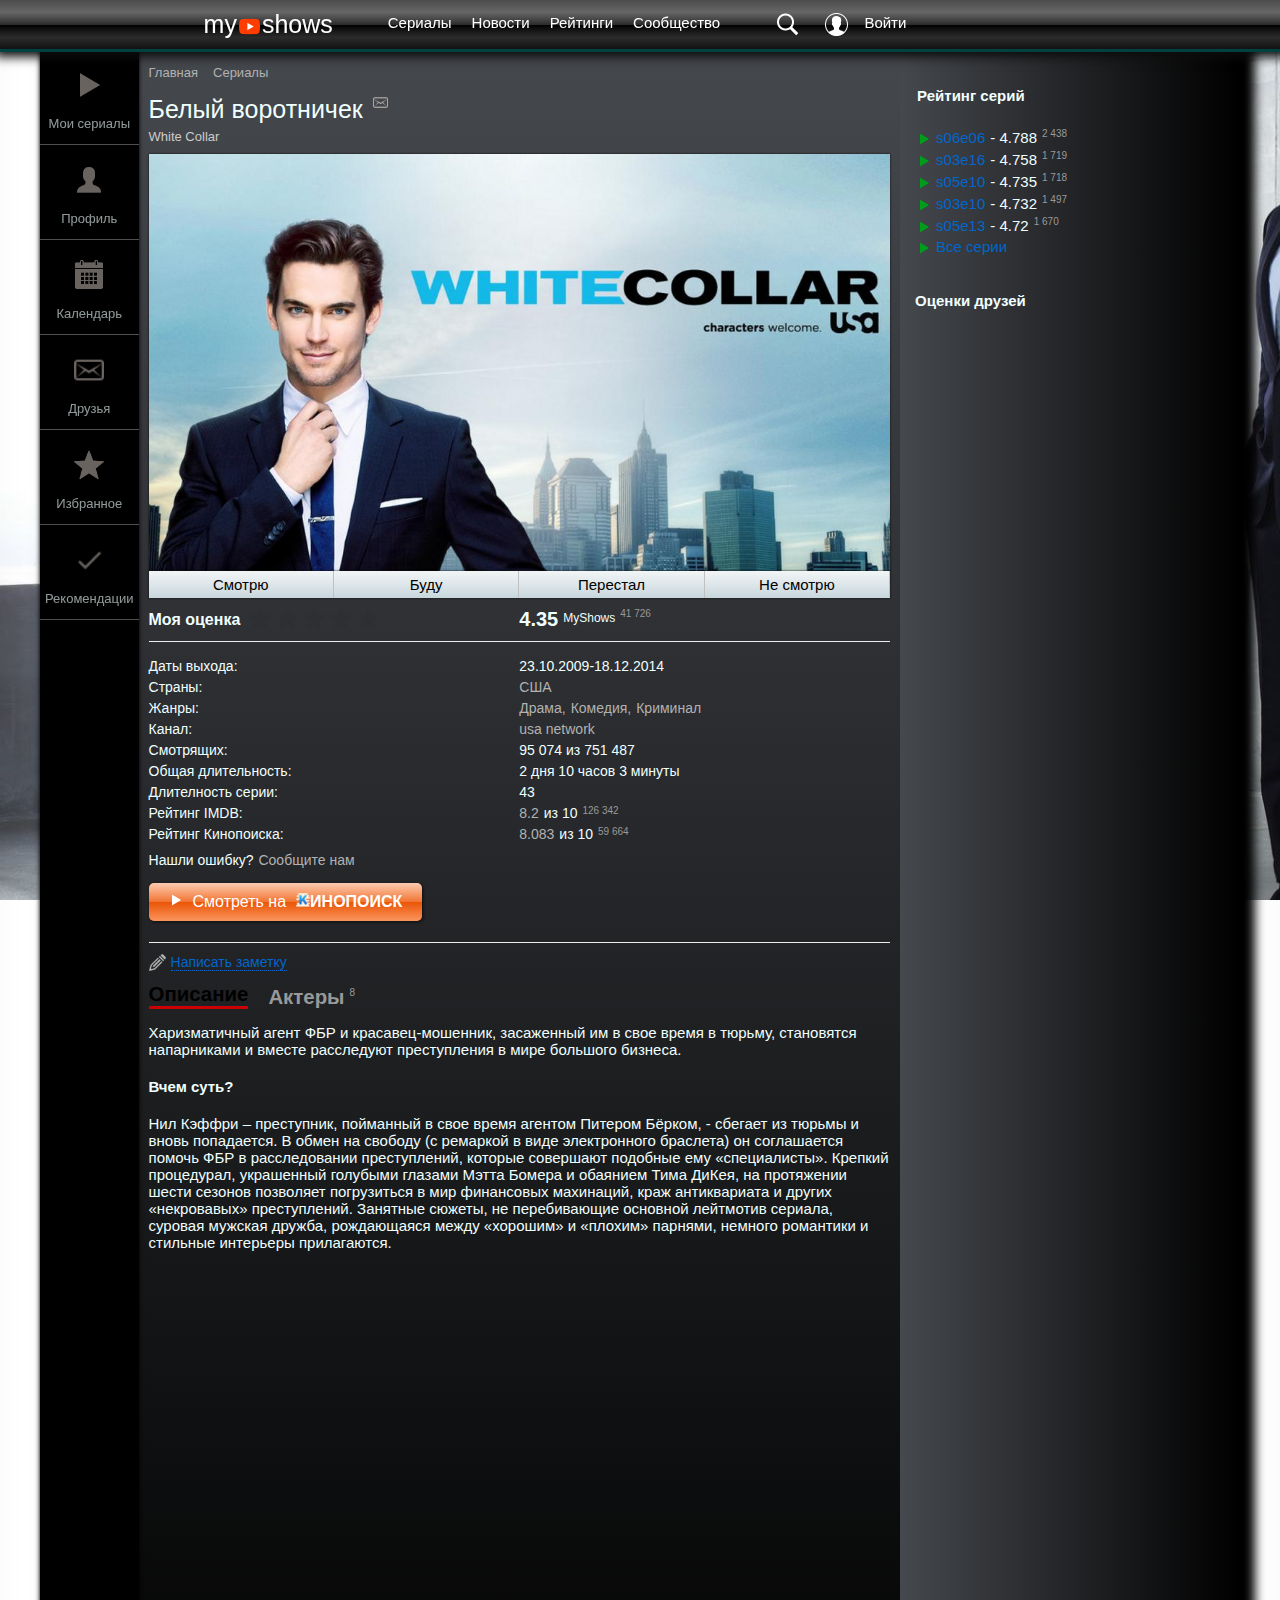
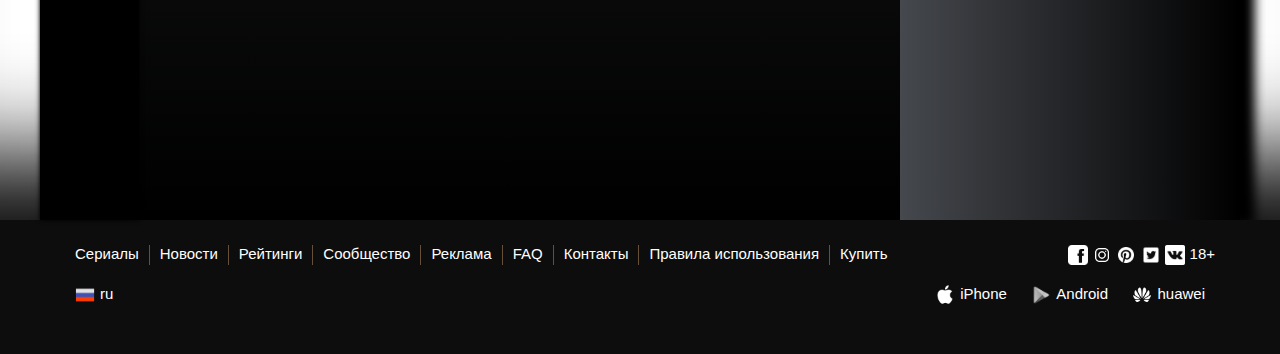
==== commit a4811a6e: "menu (mobile) js fixed - click. started black theme ( 1/4 in progress)" ====
--- a/test.html
+++ b/test.html
@@ -11,7 +11,8 @@
 	<body>
 		<header class="header">
 				<div class="header__block-1"><a href="#">my<img src="image/icon1.png">shows</a></div>
-				<nav class="js-nav"><img src="image/icon1_2.png">
+				<img id="js-nav--off" src="image/icon1_2.png">
+				<nav id="js-nav">
 					<div><a href="#"><img src="image/icon5.png">Мои сериалы</a>
 						<a href="#"><img src="image/icon6.png">Профиль</a>
 						<a href="#"><img src="image/icon7.png">Календарь</a>
@@ -33,15 +34,15 @@
 				</div>
 		</header>
 		
-		<main class="main">
+		<main class="main" id="main">
 		
 			<div class="main__aside">
-				<a href=""><img src="image/icon5_2.png"><p>Мои сериалы</p></a>
-				<a href=""><img src="image/icon6_2.png"><p>Профиль</p></a>
-				<a href=""><img src="image/icon7_2.png"><p>Календарь</p></a>
-				<a href=""><img src="image/icon8_2.png"><p>Друзья</p></a>
-				<a href=""><img src="image/icon9_2.png"><p>Избранное</p></a>
-				<a href=""><img src="image/icon10_2.png"><p>Рекомендации</p></a>
+				<a href=""><img src="image/icon5.png"><p>Мои сериалы</p></a>
+				<a href=""><img src="image/icon6.png"><p>Профиль</p></a>
+				<a href=""><img src="image/icon7.png"><p>Календарь</p></a>
+				<a href=""><img src="image/icon8.png"><p>Друзья</p></a>
+				<a href=""><img src="image/icon9.png"><p>Избранное</p></a>
+				<a href=""><img src="image/icon10.png"><p>Рекомендации</p></a>
 			</div>
 			
 			<div class="main__middle">
--- a/style.css
+++ b/style.css
@@ -13,9 +13,11 @@
 /*1--HEADER-----------------------------*/
 
 .header {
-	border-bottom: 3px solid #CC0000;
+	/*border-bottom: 3px solid #CC0000;*/
+	/*BLACK*/
+	border-bottom: 3px solid #004242;
+	/*BLACK*/
 	display:flex;
-/*	background-color: #252425;*/ 
 	justify-content: space-evenly;
 	padding: 10px;
 	align-items: center;
@@ -117,26 +119,26 @@
 }
 
 @media (max-width: 320px) {
-	.js-nav div {
+	#js-nav div {
 		top: 87px;
 	}
 }
 
 @media (min-width: 321px) {
-	.js-nav div {
+	#js-nav div {
 		top: 64px;
 	}
 }
 
 
 @media (min-width: 348px) {
-	.js-nav div {
+	#js-nav div {
 		top: 65px;
 	}
 }
 
 @media (min-width: 483px) {
-	.js-nav div {
+	#js-nav div {
 		top: 50px;
 	}
 }
@@ -156,7 +158,10 @@
 @media (min-width: 775px) {
 	.header nav {
 		display: none;
-	}	
+	}
+	.header > img {
+		display: none;
+	}
 }
 
 @media (max-width: 775px) {
@@ -210,6 +215,10 @@
 	margin: 0 auto;
 	position: inherit;
 	flex: 1;
+	/*BLACK*/
+	box-shadow: 10px 0px 10px 5px black;
+	color: #F0FFFF;
+	/*BLACK*/
 }
 
 sup {
@@ -257,30 +266,30 @@
 	}
 }
 
-
 /*2-1--MAIN ASIDE----------------------------------------------------------*/
 
 .main__aside {
+	/*black*/
+	background: #000000;
+	box-shadow: 0px 0px 4px 0px #000000;
+	/*black*/
 	display: flex;
 	flex: 1;
 	flex-direction: column;
-	/*background-color: #ECECEC;*/
 	height: 100%;
 	font-size: 13px;
 	flex-basis: 5%;
 	text-align: center;
 	display: fixed;
 	z-index: 0;
-	border-right: 1px solid #CECECE;
+	/*box-shadow: 0px 0px 6px 0px #0D0D0D;*/
+	/*border-right: 1px solid #CECECE;*/
 	padding-bottom: 100%;
-	box-shadow: 0px 0px 6px 0px #0D0D0D;
-	/* Permalink - use to edit and share this gradient: https://colorzilla.com/gradient-editor/#f2f5f6+0,e3eaed+37,c8d7dc+100;Grey+3D+%234 */
-background: rgb(242,245,246); /* Old browsers */
-background: -moz-radial-gradient(center, ellipse cover,  rgba(242,245,246,1) 0%, rgba(227,234,237,1) 37%, rgba(200,215,220,1) 100%); /* FF3.6-15 */
-background: -webkit-radial-gradient(center, ellipse cover,  rgba(242,245,246,1) 0%,rgba(227,234,237,1) 37%,rgba(200,215,220,1) 100%); /* Chrome10-25,Safari5.1-6 */
-background: radial-gradient(ellipse at center,  rgba(242,245,246,1) 0%,rgba(227,234,237,1) 37%,rgba(200,215,220,1) 100%); /* W3C, IE10+, FF16+, Chrome26+, Opera12+, Safari7+ */
-filter: progid:DXImageTransform.Microsoft.gradient( startColorstr='#f2f5f6', endColorstr='#c8d7dc',GradientType=1 ); /* IE6-9 fallback on horizontal gradient */
-
+/*background: rgb(242,245,246);
+background: -moz-radial-gradient(center, ellipse cover,  rgba(242,245,246,1) 0%, rgba(227,234,237,1) 37%, rgba(200,215,220,1) 100%);
+background: -webkit-radial-gradient(center, ellipse cover,  rgba(242,245,246,1) 0%,rgba(227,234,237,1) 37%,rgba(200,215,220,1) 100%); 
+background: radial-gradient(ellipse at center,  rgba(242,245,246,1) 0%,rgba(227,234,237,1) 37%,rgba(200,215,220,1) 100%); 
+filter: progid:DXImageTransform.Microsoft.gradient( startColorstr='#f2f5f6', endColorstr='#c8d7dc',GradientType=1 ); */
 }
 
 @media (max-width: 775px) {
@@ -291,13 +300,17 @@
 
 .main__aside a {
 	text-decoration: none;
-	opacity: 0.5;
-	filter: grayscale(1);
+	/*opacity: 0.5;*/
+	/*filter: grayscale(1);*/
 	border-bottom: 1px solid #868686;
 	padding: 20px 5px 0px 5px;
 	transition: all 0.3s;
-	color: black;
+	/*color: black;*/
 	text-decoration: none;
+	/*black*/
+	color: #F0FFFF;
+	opacity: 0.6;
+	/*black*/
 }	
 
 .main__aside a:hover {
@@ -308,23 +321,37 @@
 
 .main__aside img {
 	width: 30px;
-	
+	transition: all 0.5s;
 }	
 
+.main__aside img:hover {
+	width: 40px;
+}	
+
+
 /*2-2--MAIN MIDDLE-------------------------------------*/
 
 .main__middle {
 	display: flex;
 	flex: 5;
-	background-color: #FFFFFF;
+	/*background-color: #FFFFFF;*/
 	flex-basis: 67%;
-	border-right: 1px solid #CCCCCC;
+	/*border-right: 1px solid #CCCCCC;*/
 	padding: 15px 10px 15px 10px;
 	flex-direction: column;
+	/*BLACK*/
+	/* Permalink - use to edit and share this gradient: https://colorzilla.com/gradient-editor/#45484d+0,000000+100 */
+background: rgb(69,72,77); /* Old browsers */
+background: -moz-linear-gradient(top,  rgba(69,72,77,1) 0%, rgba(0,0,0,1) 100%); /* FF3.6-15 */
+background: -webkit-linear-gradient(top,  rgba(69,72,77,1) 0%,rgba(0,0,0,1) 100%); /* Chrome10-25,Safari5.1-6 */
+background: linear-gradient(to bottom,  rgba(69,72,77,1) 0%,rgba(0,0,0,1) 100%); /* W3C, IE10+, FF16+, Chrome26+, Opera12+, Safari7+ */
+filter: progid:DXImageTransform.Microsoft.gradient( startColorstr='#45484d', endColorstr='#000000',GradientType=0 ); /* IE6-9 */
+	/*BLACK*/
 }
 
 .main__middle > img {
 	width: 100%;
+	padding: 0;
 	box-shadow: 0px 0px 2px 0px #0D0D0D;
 }
 
@@ -332,8 +359,11 @@
 	display: flex;
 	flex-wrap: wrap;
 	text-decoration: none;
-	color: #0066CC;
+/*	color: #0066CC;*/
 	padding: 0px 5px 0px 0px;
+	/*BLACK*/
+	color: #B2B2B2;
+	/*BLACK*/
 }
 
 
@@ -752,10 +782,19 @@
 	flex-direction: column;
 	display: flex;
 	flex: 2;
-	background-color: #FFFFFF;
+	/*background-color: #FFFFFF;*/
 	flex-basis: 28%;
 	padding: 0px 15px 15px 15px;
 	font-size: 15px;
+	/*BLACK*/
+/* Permalink - use to edit and share this gradient: https://colorzilla.com/gradient-editor/#45484d+0,000000+100;Black+3D+%231 */
+background: rgb(69,72,77); /* Old browsers */
+background: -moz-linear-gradient(left,  rgba(69,72,77,1) 0%, rgba(0,0,0,1) 100%); /* FF3.6-15 */
+background: -webkit-linear-gradient(left,  rgba(69,72,77,1) 0%,rgba(0,0,0,1) 100%); /* Chrome10-25,Safari5.1-6 */
+background: linear-gradient(to right,  rgba(69,72,77,1) 0%,rgba(0,0,0,1) 100%); /* W3C, IE10+, FF16+, Chrome26+, Opera12+, Safari7+ */
+filter: progid:DXImageTransform.Microsoft.gradient( startColorstr='#45484d', endColorstr='#000000',GradientType=1 ); /* IE6-9 */
+
+	/*BLACK*/
 }
 
 .main__aside-2 ul {
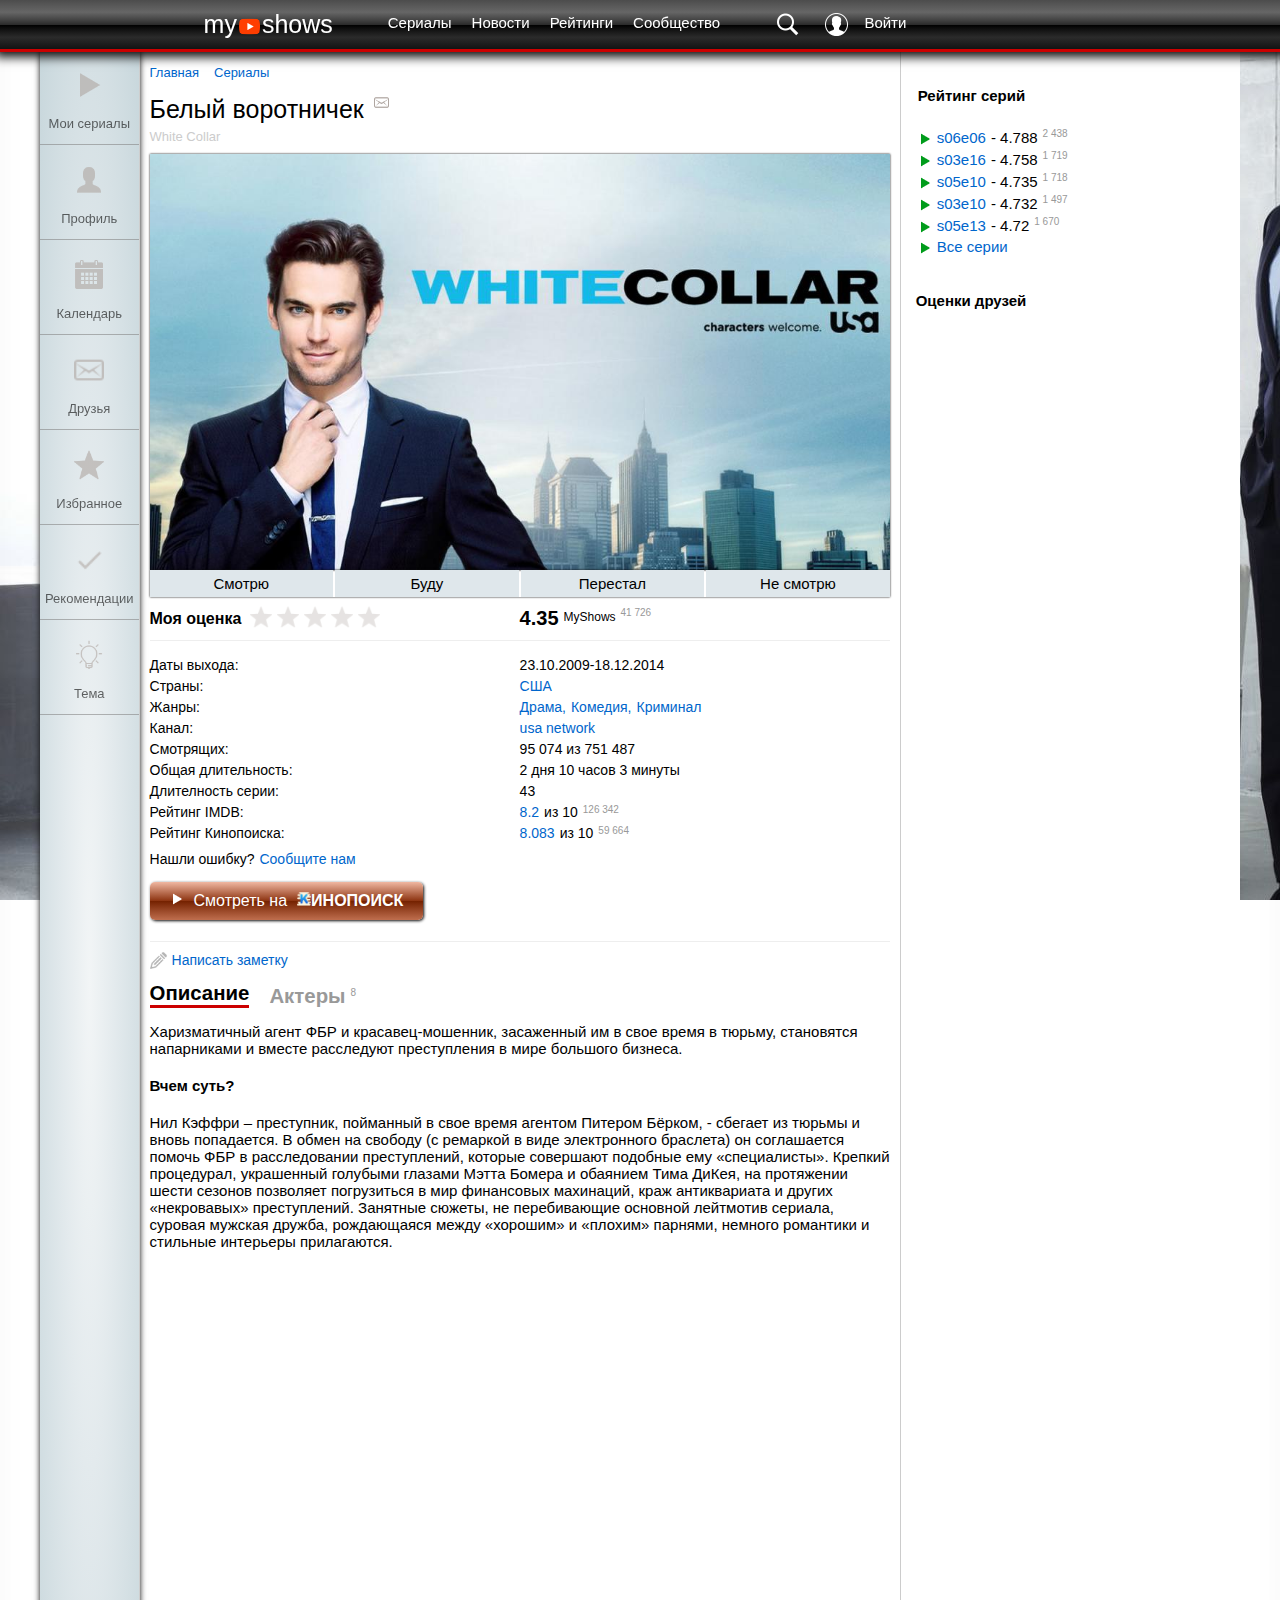
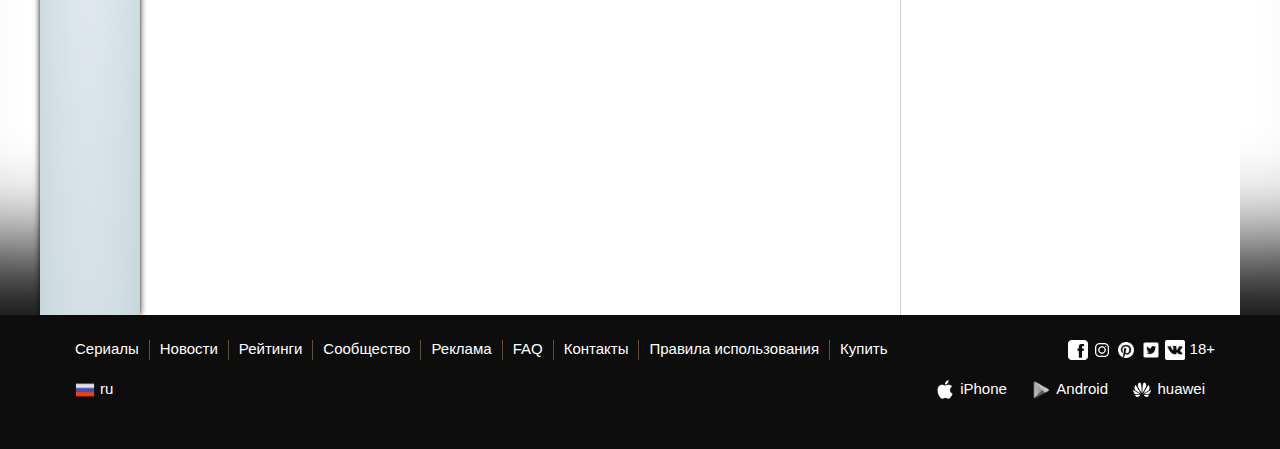
==== commit bbddf610: "added black theme( done 3/4, needed btn in mobile menu)" ====
--- a/test.html
+++ b/test.html
@@ -9,7 +9,7 @@
 	</head>
 	
 	<body>
-		<header class="header">
+		<header id="js-header" class="header">
 				<div class="header__block-1"><a href="#">my<img src="image/icon1.png">shows</a></div>
 				<img id="js-nav--off" src="image/icon1_2.png">
 				<nav id="js-nav">
@@ -34,35 +34,36 @@
 				</div>
 		</header>
 		
-		<main class="main" id="main">
+		<main class="main" id="js-main">
 		
-			<div class="main__aside">
-				<a href=""><img src="image/icon5.png"><p>Мои сериалы</p></a>
-				<a href=""><img src="image/icon6.png"><p>Профиль</p></a>
-				<a href=""><img src="image/icon7.png"><p>Календарь</p></a>
-				<a href=""><img src="image/icon8.png"><p>Друзья</p></a>
-				<a href=""><img src="image/icon9.png"><p>Избранное</p></a>
-				<a href=""><img src="image/icon10.png"><p>Рекомендации</p></a>
+			<div id="js-main__aside" class="main__aside">
+				<a href="#"><img src="image/icon5.png"><p>Мои сериалы</p></a>
+				<a href="#"><img src="image/icon6.png"><p>Профиль</p></a>
+				<a href="#"><img src="image/icon7.png"><p>Календарь</p></a>
+				<a href="#"><img src="image/icon8.png"><p>Друзья</p></a>
+				<a href="#"><img src="image/icon9.png"><p>Избранное</p></a>
+				<a href="#"><img src="image/icon10.png"><p>Рекомендации</p></a>
+				<a id="js-theme" href="#"><img src="image/icon24.png"><p>Тема</p></a>
 			</div>
 			
-			<div class="main__middle">
+			<div id="js-main__middle" class="main__middle">
 				<div class="middle__navigation"><a href="#">Главная</a><a href="#">Сериалы</a></div>
 				<div class="middle__title"><div>Белый воротничек<img src="image/icon8.png"></div><div class="title__english">White Collar</div></div>
 				<img src="image/pic2.jpg">
 				<div class="middle__status">
-					<div class="js-button-1">Смотрю</div>
-					<div class="js-button-2">Буду</div>
-					<div class="js-button-3">Перестал</div>
-					<div class="js-button-4">Не смотрю</div>
+					<div id="js-button-1" class="js-button-1">Смотрю</div>
+					<div id="js-button-2" class="js-button-2">Буду</div>
+					<div id="js-button-3" class="js-button-3">Перестал</div>
+					<div id="js-button-4" class="js-button-4">Не смотрю</div>
 				</div>
 				
 				<div class="middle__grade">
 					<div><span class="grade__title--weight">Моя оценка</span>
-						<div class="js-grade-5"><img src="image/icon9_2.png"><img src="image/icon9_2.png"><img src="image/icon9_2.png"><img src="image/icon9_2.png"><img src="image/icon9_2.png"></div>
-						<div class="js-grade-4"><img src="image/icon9_2.png"><img src="image/icon9_2.png"><img src="image/icon9_2.png"><img src="image/icon9_2.png"></div>
-						<div class="js-grade-3"><img src="image/icon9_2.png"><img src="image/icon9_2.png"><img src="image/icon9_2.png"></div>
-						<div class="js-grade-2"><img src="image/icon9_2.png"><img src="image/icon9_2.png"></div>
-						<div class="js-grade-1"><img src="image/icon9_2.png"></div>
+						<div class="js-grade-5"><img src="image/icon9.png"><img src="image/icon9.png"><img src="image/icon9.png"><img src="image/icon9.png"><img src="image/icon9.png"></div>
+						<div class="js-grade-4"><img src="image/icon9.png"><img src="image/icon9.png"><img src="image/icon9.png"><img src="image/icon9.png"></div>
+						<div class="js-grade-3"><img src="image/icon9.png"><img src="image/icon9.png"><img src="image/icon9.png"></div>
+						<div class="js-grade-2"><img src="image/icon9.png"><img src="image/icon9.png"></div>
+						<div class="js-grade-1"><img src="image/icon9.png"></div>
 					</div>	
 					<div class="grade__number--font">4.35<font>MyShows<sup>41 726</sup></font></div>
 				</div>
@@ -110,8 +111,8 @@
 				</div>
 				
 				<div class="middle__note">
-					<div class="js-note"><img src="image/icon22.png"><span>Написать заметку</span></div>
-					<div class="js-note__textarea"><textarea></textarea><div><button class="js-textarea__button">Сохранить</button><button class="js-textarea__button">Отмена</button></div></div>
+					<a class="js-note"><img src="image/icon22.png">Написать заметку</a>
+					<div id="js-note__textarea" class="js-note__textarea"><textarea></textarea><div><button class="js-textarea__button">Сохранить</button><button class="js-textarea__button">Отмена</button></div></div>
 				</div>
 				
 				<div class="js-description__list js-description__list--on">
@@ -139,7 +140,7 @@
 				
 			</div>
 			
-			<div class="main__aside-2">
+			<div id="js-main__aside-2" class="main__aside-2">
 				<ul>
 					<li><h4>Рейтинг серий</h4></li>
 					<li><img src="image/icon23.png"><a href="#">s06e06</a>- 4.788<sup>2 438</sup></li>
--- a/style.css
+++ b/style.css
@@ -13,9 +13,9 @@
 /*1--HEADER-----------------------------*/
 
 .header {
-	/*border-bottom: 3px solid #CC0000;*/
+	border-bottom: 3px solid #CC0000;
 	/*BLACK*/
-	border-bottom: 3px solid #004242;
+	/*border-bottom: 3px solid #004242;*/
 	/*BLACK*/
 	display:flex;
 	justify-content: space-evenly;
@@ -49,7 +49,7 @@
 .button--hover:hover {
 	color: #D4D4D4;
 	text-decoration: underline;
-	animation: lineMove 1s infinite linear;
+	/*animation: lineMove 1s infinite linear;*/
 }
 .header img {
 	width: 25px;
@@ -85,7 +85,6 @@
 	top: 90px;
 	transition: all 1s;
 	opacity: 0.0;
-	
 	/* Permalink - use to edit and share this gradient: https://colorzilla.com/gradient-editor/#45484d+0,000000+100;Black+3D+%231 */
 background: #45484d; /* Old browsers */
 background: -moz-linear-gradient(top,  #45484d 0%, #000000 100%); /* FF3.6-15 */
@@ -143,9 +142,6 @@
 	}
 }
 
-
-
-
 nav > div img {
 	padding: 3% 10% 3% 5%;
 }
@@ -203,6 +199,10 @@
 	.block-3--775px {
 		display: none;
 }
+}
+
+.js-header--black {
+	border-bottom: 3px solid #004242;
 }
 
 /*2--MAIN---------------------------------------*/
@@ -215,10 +215,6 @@
 	margin: 0 auto;
 	position: inherit;
 	flex: 1;
-	/*BLACK*/
-	box-shadow: 10px 0px 10px 5px black;
-	color: #F0FFFF;
-	/*BLACK*/
 }
 
 sup {
@@ -227,6 +223,11 @@
 	padding-left: 5px;
 }
 
+.js-main--black {
+	box-shadow: 10px 0px 10px 5px black;
+	color: #F0FFFF;
+}
+
 @media (max-width: 1070px) {
 	.main {
 		padding-top: 65px;
@@ -269,10 +270,6 @@
 /*2-1--MAIN ASIDE----------------------------------------------------------*/
 
 .main__aside {
-	/*black*/
-	background: #000000;
-	box-shadow: 0px 0px 4px 0px #000000;
-	/*black*/
 	display: flex;
 	flex: 1;
 	flex-direction: column;
@@ -282,14 +279,14 @@
 	text-align: center;
 	display: fixed;
 	z-index: 0;
-	/*box-shadow: 0px 0px 6px 0px #0D0D0D;*/
-	/*border-right: 1px solid #CECECE;*/
+	box-shadow: 0px 0px 6px 0px #0D0D0D;
+	border-right: 1px solid #CECECE;
 	padding-bottom: 100%;
-/*background: rgb(242,245,246);
+background: rgb(242,245,246);
 background: -moz-radial-gradient(center, ellipse cover,  rgba(242,245,246,1) 0%, rgba(227,234,237,1) 37%, rgba(200,215,220,1) 100%);
 background: -webkit-radial-gradient(center, ellipse cover,  rgba(242,245,246,1) 0%,rgba(227,234,237,1) 37%,rgba(200,215,220,1) 100%); 
 background: radial-gradient(ellipse at center,  rgba(242,245,246,1) 0%,rgba(227,234,237,1) 37%,rgba(200,215,220,1) 100%); 
-filter: progid:DXImageTransform.Microsoft.gradient( startColorstr='#f2f5f6', endColorstr='#c8d7dc',GradientType=1 ); */
+filter: progid:DXImageTransform.Microsoft.gradient( startColorstr='#f2f5f6', endColorstr='#c8d7dc',GradientType=1 ); 
 }
 
 @media (max-width: 775px) {
@@ -300,75 +297,92 @@
 
 .main__aside a {
 	text-decoration: none;
-	/*opacity: 0.5;*/
+	opacity: 0.6;
 	/*filter: grayscale(1);*/
 	border-bottom: 1px solid #868686;
 	padding: 20px 5px 0px 5px;
 	transition: all 0.3s;
-	/*color: black;*/
+	color: black;
 	text-decoration: none;
-	/*black*/
-	color: #F0FFFF;
-	opacity: 0.6;
-	/*black*/
+	filter: invert(0%);
 }	
 
 .main__aside a:hover {
-	filter: grayscale(0);
+	/*filter: grayscale(0);*/
 	opacity: 1;
 	border-bottom: 1px solid #CCCCCC;
+	padding: 25px 5px 5px 5px;
+	filter: sepia(40%);
 }
 
 .main__aside img {
 	width: 30px;
-	transition: all 0.5s;
+	transition: all 0.6s;
 }	
 
 .main__aside img:hover {
 	width: 40px;
 }	
 
+.js-main__aside--black {
+	background: #000000;
+	box-shadow: 0px 0px 4px 0px #000000;
+	border-right: none;
+}	
+
+.js-main__aside--black a {
+	color: #F0FFFF;
+	opacity: 0.7;
+}	
 
 /*2-2--MAIN MIDDLE-------------------------------------*/
 
 .main__middle {
 	display: flex;
 	flex: 5;
-	/*background-color: #FFFFFF;*/
+	background-color: #FFFFFF;
 	flex-basis: 67%;
-	/*border-right: 1px solid #CCCCCC;*/
+	border-right: 1px solid #CCCCCC;
 	padding: 15px 10px 15px 10px;
 	flex-direction: column;
-	/*BLACK*/
-	/* Permalink - use to edit and share this gradient: https://colorzilla.com/gradient-editor/#45484d+0,000000+100 */
+}
+
+.main__middle > img {
+	width: 100%;
+	padding: 0;
+	box-shadow: 0px 0px 2px 0px #0D0D0D;
+}
+
+.main__middle a {
+	display: flex;
+	flex-wrap: wrap;
+	text-decoration: none;
+	color: #0066CC;
+	padding: 0px 5px 0px 0px;
+}
+
+
+.main__middle a:hover {
+	text-decoration: underline #0066CC;
+}
+
+
+.js-main__middle--black {
+	border-right: none;
 background: rgb(69,72,77); /* Old browsers */
 background: -moz-linear-gradient(top,  rgba(69,72,77,1) 0%, rgba(0,0,0,1) 100%); /* FF3.6-15 */
 background: -webkit-linear-gradient(top,  rgba(69,72,77,1) 0%,rgba(0,0,0,1) 100%); /* Chrome10-25,Safari5.1-6 */
 background: linear-gradient(to bottom,  rgba(69,72,77,1) 0%,rgba(0,0,0,1) 100%); /* W3C, IE10+, FF16+, Chrome26+, Opera12+, Safari7+ */
 filter: progid:DXImageTransform.Microsoft.gradient( startColorstr='#45484d', endColorstr='#000000',GradientType=0 ); /* IE6-9 */
-	/*BLACK*/
-}
-
-.main__middle > img {
-	width: 100%;
-	padding: 0;
-	box-shadow: 0px 0px 2px 0px #0D0D0D;
-}
-
-.main__middle a {
-	display: flex;
-	flex-wrap: wrap;
-	text-decoration: none;
-/*	color: #0066CC;*/
-	padding: 0px 5px 0px 0px;
-	/*BLACK*/
+}
+
+.js-main__middle--black a {
 	color: #B2B2B2;
-	/*BLACK*/
-}
-
-
-.main__middle a:hover {
-	text-decoration: underline #0066CC;
+}
+
+
+.js-main__middle--black a:hover {
+	text-decoration: underline #F0FFFF;
 }
 
 /*--2-2-1 MIDDLE NAVIGATION--*/
@@ -423,33 +437,39 @@
 	color: black;
 	text-decoration: none;
 	cursor: pointer;
+	gap: 2px;
 }
 
 .js-button-1, .js-button-2, .js-button-3, .js-button-4  {
-	/*background-color: #ECECEC;*/
 	flex: 1;
-	border-right: 1px solid silver;
 	padding: 5px;
 	min-width: 95px;
-background: rgb(242,245,246); 
-background: -moz-linear-gradient(top,  rgba(242,245,246,1) 0%, rgba(227,234,237,1) 37%, rgba(200,215,220,1) 100%); 
-background: -webkit-linear-gradient(top,  rgba(242,245,246,1) 0%,rgba(227,234,237,1) 37%,rgba(200,215,220,1) 100%);
-background: linear-gradient(to bottom,  rgba(242,245,246,1) 0%,rgba(227,234,237,1) 37%,rgba(200,215,220,1) 100%);
-filter: progid:DXImageTransform.Microsoft.gradient( startColorstr='#f2f5f6', endColorstr='#c8d7dc',GradientType=0 );
+	transition: all 0.5s;
+	background: #DFE7EB;
+}
+
+.js-button-1:hover, .js-button-2:hover, .js-button-3:hover, .js-button-4:hover  {
+	flex: 1;
+	min-width: 95px;
+	flex-basis: 2%;
 }
 
 .js-button--active {
-	/*background-color: #CB0000;*/
 	flex: 1;
-	border-right: 1px solid silver;
 	padding: 5px;
 	min-width: 95px;
-	color: white;
-background: rgb(243,197,189);
-background: -moz-linear-gradient(top,  rgba(243,197,189,1) 0%, rgba(232,108,87,1) 50%, rgba(234,40,3,1) 51%, rgba(255,102,0,1) 75%, rgba(199,34,0,1) 100%);
-background: -webkit-linear-gradient(top,  rgba(243,197,189,1) 0%,rgba(232,108,87,1) 50%,rgba(234,40,3,1) 51%,rgba(255,102,0,1) 75%,rgba(199,34,0,1) 100%);
-background: linear-gradient(to bottom,  rgba(243,197,189,1) 0%,rgba(232,108,87,1) 50%,rgba(234,40,3,1) 51%,rgba(255,102,0,1) 75%,rgba(199,34,0,1) 100%);
-filter: progid:DXImageTransform.Microsoft.gradient( startColorstr='#f3c5bd', endColorstr='#c72200',GradientType=0 ); 
+	color: #F0FFFF;
+/* Permalink - use to edit and share this gradient: https://colorzilla.com/gradient-editor/#a90329+0,8f0222+44,6d0019+100;Brown+Red+3D */
+background: rgb(169,3,41); /* Old browsers */
+background: -moz-linear-gradient(top,  rgba(169,3,41,1) 0%, rgba(143,2,34,1) 44%, rgba(109,0,25,1) 100%); /* FF3.6-15 */
+background: -webkit-linear-gradient(top,  rgba(169,3,41,1) 0%,rgba(143,2,34,1) 44%,rgba(109,0,25,1) 100%); /* Chrome10-25,Safari5.1-6 */
+background: linear-gradient(to bottom,  rgba(169,3,41,1) 0%,rgba(143,2,34,1) 44%,rgba(109,0,25,1) 100%); /* W3C, IE10+, FF16+, Chrome26+, Opera12+, Safari7+ */
+filter: progid:DXImageTransform.Microsoft.gradient( startColorstr='#a90329', endColorstr='#6d0019',GradientType=0 ); /* IE6-9 */
+}
+
+.js-buttons--black  {
+	background-color: #656565;
+	color: #F0FFFF;
 }
 
 /*--2-2-4--MIDDLE GRADE--------------*/
@@ -477,9 +497,9 @@
 	position: absolute;
 	align-self: center;
 	padding-left: 100px;
-	filter: grayscale(1);
+	/*filter: grayscale(1);*/
+	transition: all 0.3s;
 	opacity: 0.0;
-	transition: all 0.3s;
 }
 
 .js-grade-5 {
@@ -487,19 +507,22 @@
 	position: absolute;
 	align-self: center;
 	padding-left: 100px;
-	filter: grayscale(1);
+	/*filter: grayscale(1);*/
 	transition: all 0.3s;
+	filter: invert(0%);
 }
 
 .js-grade-1:hover, .js-grade-2:hover, .js-grade-3:hover, .js-grade-4:hover, .js-grade-5:hover {
-	filter: grayscale(0);
+	/*filter: grayscale(0);*/
 	opacity: 1;
 	cursor: pointer;
+	filter: sepia(60%);
 }
 
 .js-grade--on {
-	filter: grayscale(0);
+	/*filter: grayscale(0);*/
 	opacity: 1;
+	filter: sepia(60%);
 }
 
 .middle__grade img {
@@ -528,6 +551,10 @@
 	font-weight: 400;
 	font-size: 12px;
 	padding: 0px 5px 0px 5px;
+}
+
+.js-main__middle--black .middle__grade {
+	border-bottom: 1px solid #565456;
 }
 
 /*--2-2-5--MIDDLE CONTAINER 2----------------*/
@@ -577,17 +604,15 @@
 
 .middle__kinopoisk {
 	display: flex;
-	/*background-color: #FF5300;*/
 	justify-content: center;
 	border-radius: 5px;
 	box-shadow: 1px 1px 3px 0px #0D0D0D;
-	/* Permalink - use to edit and share this gradient: https://colorzilla.com/gradient-editor/#feccb1+0,f17432+50,ea5507+51,fb955e+100;Red+Gloss+%232 */
-background: #feccb1; /* Old browsers */
-background: -moz-linear-gradient(top,  #feccb1 0%, #f17432 50%, #ea5507 51%, #fb955e 100%); /* FF3.6-15 */
-background: -webkit-linear-gradient(top,  #feccb1 0%,#f17432 50%,#ea5507 51%,#fb955e 100%); /* Chrome10-25,Safari5.1-6 */
-background: linear-gradient(to bottom,  #feccb1 0%,#f17432 50%,#ea5507 51%,#fb955e 100%); /* W3C, IE10+, FF16+, Chrome26+, Opera12+, Safari7+ */
-filter: progid:DXImageTransform.Microsoft.gradient( startColorstr='#feccb1', endColorstr='#fb955e',GradientType=0 ); /* IE6-9 */
-
+	/* Permalink - use to edit and share this gradient: https://colorzilla.com/gradient-editor/#f0b7a1+0,8c3310+50,752201+51,bf6e4e+100;Brown+Gloss */
+background: rgb(240,183,161); /* Old browsers */
+background: -moz-linear-gradient(top,  rgba(240,183,161,1) 0%, rgba(140,51,16,1) 50%, rgba(117,34,1,1) 51%, rgba(191,110,78,1) 100%); /* FF3.6-15 */
+background: -webkit-linear-gradient(top,  rgba(240,183,161,1) 0%,rgba(140,51,16,1) 50%,rgba(117,34,1,1) 51%,rgba(191,110,78,1) 100%); /* Chrome10-25,Safari5.1-6 */
+background: linear-gradient(to bottom,  rgba(240,183,161,1) 0%,rgba(140,51,16,1) 50%,rgba(117,34,1,1) 51%,rgba(191,110,78,1) 100%); /* W3C, IE10+, FF16+, Chrome26+, Opera12+, Safari7+ */
+filter: progid:DXImageTransform.Microsoft.gradient( startColorstr='#f0b7a1', endColorstr='#bf6e4e',GradientType=0 ); /* IE6-9 */
 }
 
 .middle__kinopoisk span {
@@ -614,11 +639,16 @@
 	text-decoration: none;
 } 
 
+.js-main__middle--black .middle__container-2 {
+	border-bottom: 1px solid #565456;
+}
 
 /*--2-2-6--MIDDLE NOTE---------------*/
 
 .middle__note {
 	padding: 10px 0px 0px 0px;
+	font-size: 14px;
+	cursor: pointer;
 }
 
 .middle__note img {
@@ -627,9 +657,9 @@
 	vertical-align: middle;
 }
 
-.js-note span {
+.js-note a {
 	text-decoration: none;
-	color: #0066CC;
+	/*color: #0066CC;*/
 	border-bottom: 1px dotted #0066CC;
 	font-size: 14px;
 	cursor: pointer;
@@ -650,32 +680,39 @@
 }
 
 .js-note__textarea button {
-	color: white;
 	margin-top: 10px;
 	font-size: 15px;
 	padding: 5px;
 	min-width: 120px;
 	border: none;
+	color: #F0FFFF;
 	box-shadow: 0px 0px 2px 0px #0D0D0D;
-	background: rgb(243,197,189);
-background: -moz-linear-gradient(top,  rgba(243,197,189,1) 0%, rgba(232,108,87,1) 50%, rgba(234,40,3,1) 51%, rgba(255,102,0,1) 75%, rgba(199,34,0,1) 100%);
-background: -webkit-linear-gradient(top,  rgba(243,197,189,1) 0%,rgba(232,108,87,1) 50%,rgba(234,40,3,1) 51%,rgba(255,102,0,1) 75%,rgba(199,34,0,1) 100%);
-background: linear-gradient(to bottom,  rgba(243,197,189,1) 0%,rgba(232,108,87,1) 50%,rgba(234,40,3,1) 51%,rgba(255,102,0,1) 75%,rgba(199,34,0,1) 100%);
-filter: progid:DXImageTransform.Microsoft.gradient( startColorstr='#f3c5bd', endColorstr='#c72200',GradientType=0 ); 
+	background: rgb(169,3,41); /* Old browsers */
+background: -moz-linear-gradient(top,  rgba(169,3,41,1) 0%, rgba(143,2,34,1) 44%, rgba(109,0,25,1) 100%); /* FF3.6-15 */
+background: -webkit-linear-gradient(top,  rgba(169,3,41,1) 0%,rgba(143,2,34,1) 44%,rgba(109,0,25,1) 100%); /* Chrome10-25,Safari5.1-6 */
+background: linear-gradient(to bottom,  rgba(169,3,41,1) 0%,rgba(143,2,34,1) 44%,rgba(109,0,25,1) 100%); /* W3C, IE10+, FF16+, Chrome26+, Opera12+, Safari7+ */
+filter: progid:DXImageTransform.Microsoft.gradient( startColorstr='#a90329', endColorstr='#6d0019',GradientType=0 ); /* IE6-9 */
 }
 
 .js-note__textarea button:nth-child(2n) {
 	color: black;
-	background: rgb(242,245,246); /* Old browsers */
-background: -moz-linear-gradient(top,  rgba(242,245,246,1) 0%, rgba(227,234,237,1) 37%, rgba(200,215,220,1) 100%); /* FF3.6-15 */
-background: -webkit-linear-gradient(top,  rgba(242,245,246,1) 0%,rgba(227,234,237,1) 37%,rgba(200,215,220,1) 100%); /* Chrome10-25,Safari5.1-6 */
-background: linear-gradient(to bottom,  rgba(242,245,246,1) 0%,rgba(227,234,237,1) 37%,rgba(200,215,220,1) 100%); /* W3C, IE10+, FF16+, Chrome26+, Opera12+, Safari7+ */
-filter: progid:DXImageTransform.Microsoft.gradient( startColorstr='#f2f5f6', endColorstr='#c8d7dc',GradientType=0 ); /* IE6-9 */
+	background: #DFE7EB;
 }
 
 .js-note__textarea--on {
 	display: flex;
 	flex-direction: column;
+}
+
+.js-note__textarea--black > textarea {
+	background: #44474C;
+	color: #F0FFFF;
+	outline: #45484D;
+}
+
+.js-note__textarea--black button:nth-child(2n) {
+	background: #656565;
+	color: #F0FFFF;
 }
 
 /*--2-2-7--DESCRIPTION + ACTORS----------------*/
@@ -736,9 +773,13 @@
 
 .list img {
 	width: 60px;
-	
 	border-radius: 100%;
 	margin-right: 10px;
+	transition: all 0.5s;
+}
+
+.list img:hover {
+	width: 100px;
 }
 
 .list a {
@@ -776,25 +817,36 @@
 	text-decoration: underline #0066CC;
 }
 
+.js-main__middle--black > .js-actors__list--on big, .js-main__middle--black > .js-description__list--on big, .js-main__middle--black > .js-actors__list--on div {
+	color: #F0FFFF;
+}
+
+.js-main__middle--black > .js-actors__list--on big:hover, .js-main__middle--black > .js-description__list--on big:hover {
+	color: #A3A3A3;
+}
+
+.js-main__middle--black > .js-actors__list--on .list a > div:hover {
+	text-decoration: underline #F0FFFF;
+} 
+
+.js-main__middle--black #js-list--expand {
+	color: #999999;
+}
+
+.js-main__middle--black #js-list--expand:hover {
+	text-decoration: underline #F0FFFF;
+}
+
 /*2-3--MAIN ASIDE-2----------------------------------*/
 
 .main__aside-2 {
 	flex-direction: column;
 	display: flex;
 	flex: 2;
-	/*background-color: #FFFFFF;*/
+	background-color: #FFFFFF;
 	flex-basis: 28%;
 	padding: 0px 15px 15px 15px;
 	font-size: 15px;
-	/*BLACK*/
-/* Permalink - use to edit and share this gradient: https://colorzilla.com/gradient-editor/#45484d+0,000000+100;Black+3D+%231 */
-background: rgb(69,72,77); /* Old browsers */
-background: -moz-linear-gradient(left,  rgba(69,72,77,1) 0%, rgba(0,0,0,1) 100%); /* FF3.6-15 */
-background: -webkit-linear-gradient(left,  rgba(69,72,77,1) 0%,rgba(0,0,0,1) 100%); /* Chrome10-25,Safari5.1-6 */
-background: linear-gradient(to right,  rgba(69,72,77,1) 0%,rgba(0,0,0,1) 100%); /* W3C, IE10+, FF16+, Chrome26+, Opera12+, Safari7+ */
-filter: progid:DXImageTransform.Microsoft.gradient( startColorstr='#45484d', endColorstr='#000000',GradientType=1 ); /* IE6-9 */
-
-	/*BLACK*/
 }
 
 .main__aside-2 ul {
@@ -820,6 +872,22 @@
 
 .main__aside-2 a:hover {
 	text-decoration: underline #0066CC;
+}
+
+.js-main__aside-2--black {
+background: rgb(69,72,77);
+background: -moz-linear-gradient(left,  rgba(69,72,77,1) 0%, rgba(0,0,0,1) 100%); 
+background: -webkit-linear-gradient(left,  rgba(69,72,77,1) 0%,rgba(0,0,0,1) 100%);
+background: linear-gradient(to right,  rgba(69,72,77,1) 0%,rgba(0,0,0,1) 100%); 
+filter: progid:DXImageTransform.Microsoft.gradient( startColorstr='#45484d', endColorstr='#000000',GradientType=1 );
+}
+
+.js-main__aside-2--black a {
+	color: #B2B2B2;
+}
+
+.js-main__aside-2--black a:hover {
+	text-decoration: underline #B2B2B2;
 }
 
 @media (max-width: 1110px) {
@@ -935,4 +1003,4 @@
 	.footer {
 		display: none;
 	}
-}+}
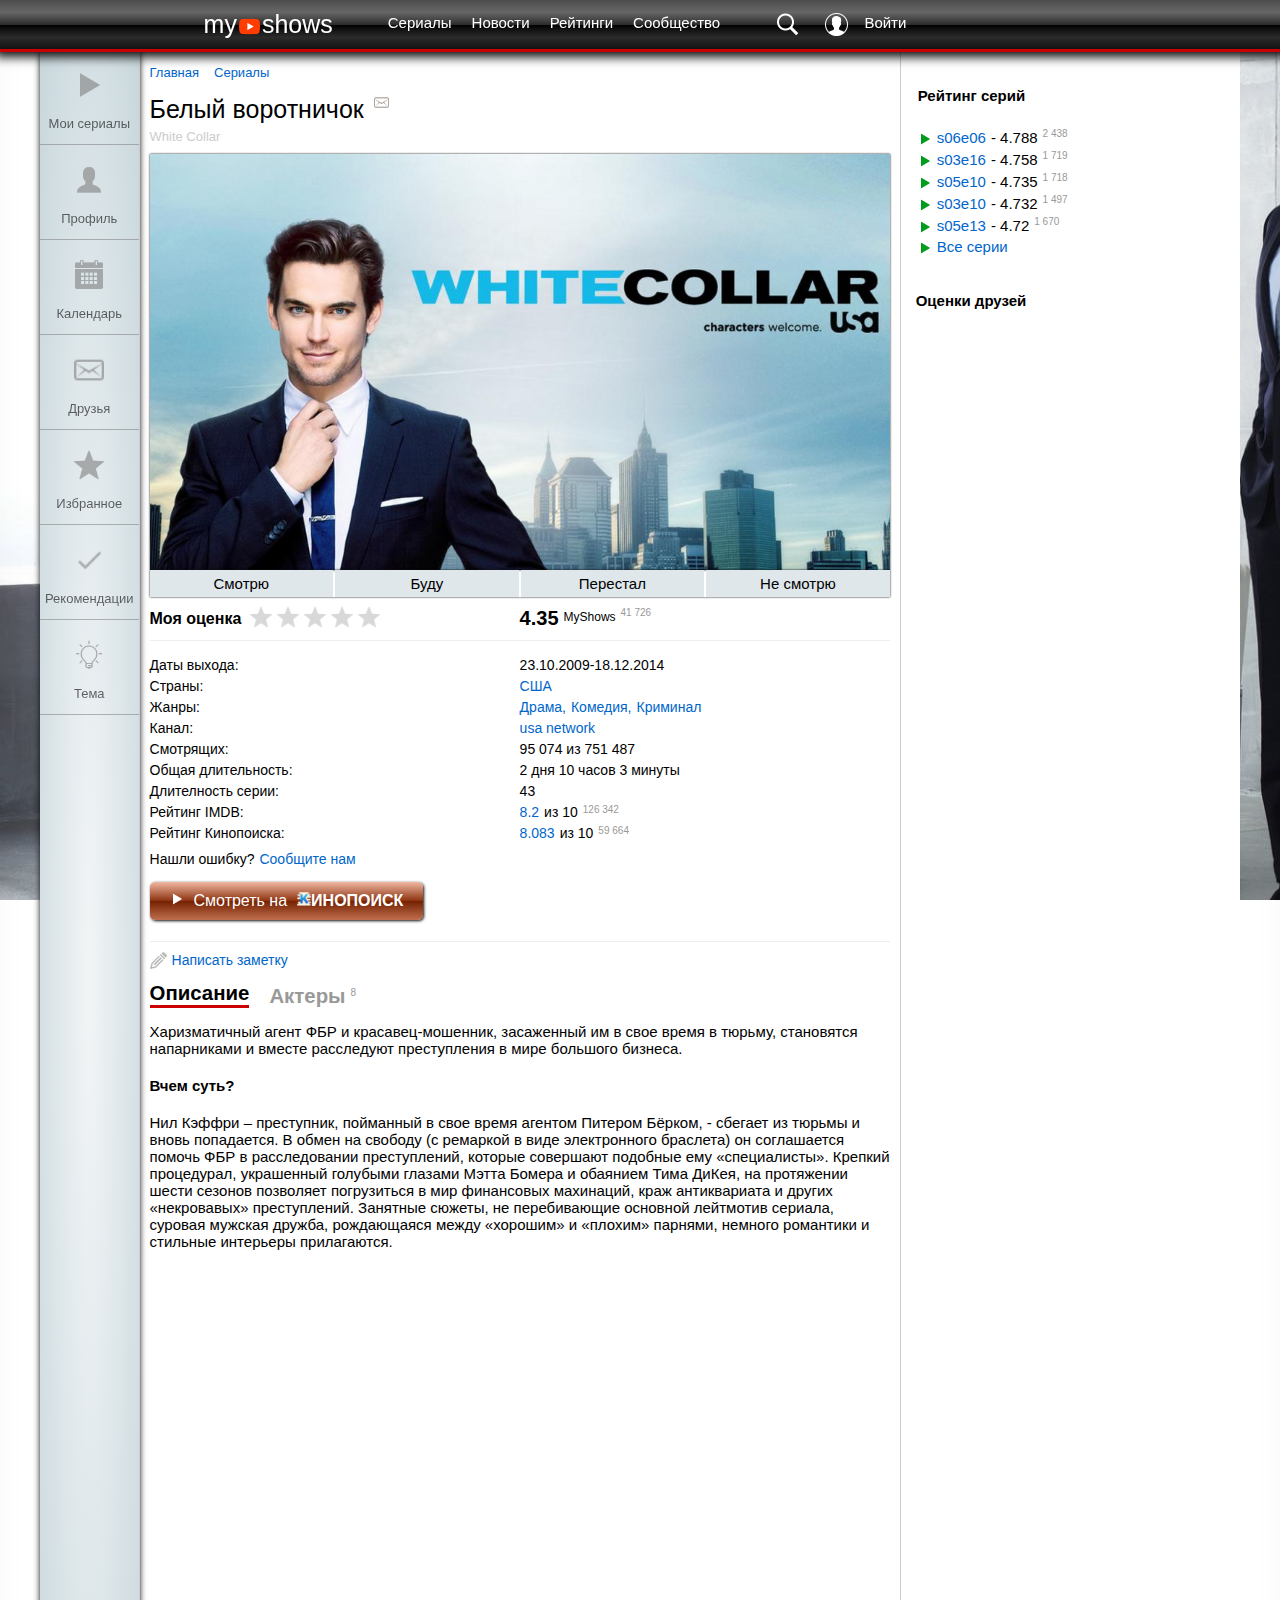
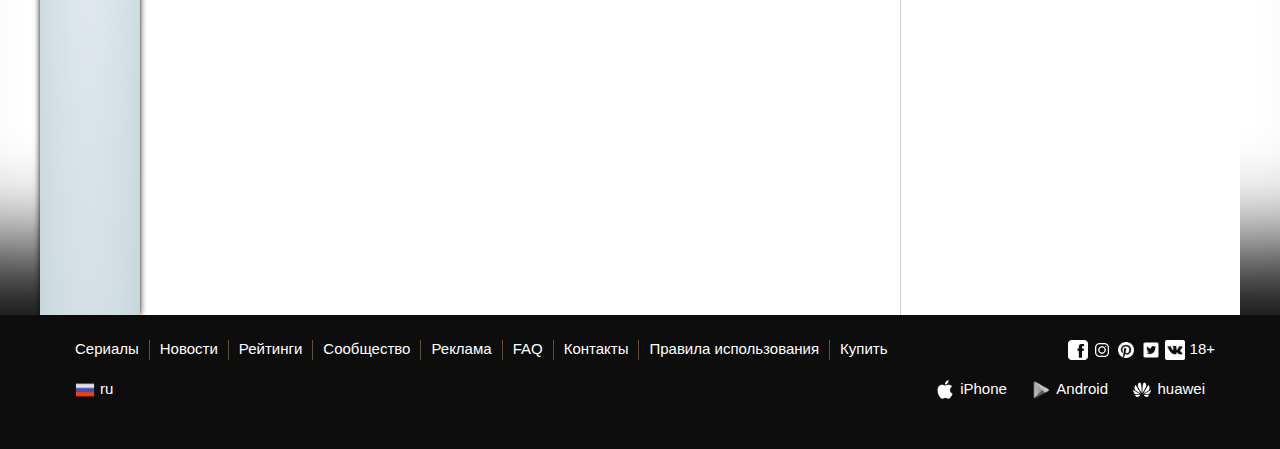
==== commit f6f27dfe: "black theme is done ( 100%)" ====
--- a/test.html
+++ b/test.html
@@ -19,6 +19,7 @@
 						<a href="#"><img src="image/icon8.png">Друзья</a>
 						<a href="#"><img src="image/icon9.png">Избранное</a>
 						<a href="#"><img src="image/icon10.png">Рекомендации</a>
+						<a class="js-theme" href="#"><img src="image/icon24.png">Тема</a>
 					</div>
 				</nav>
 				<div class="header__block-2"><a class="button--hover" href="#">Сериалы</a>
@@ -43,12 +44,12 @@
 				<a href="#"><img src="image/icon8.png"><p>Друзья</p></a>
 				<a href="#"><img src="image/icon9.png"><p>Избранное</p></a>
 				<a href="#"><img src="image/icon10.png"><p>Рекомендации</p></a>
-				<a id="js-theme" href="#"><img src="image/icon24.png"><p>Тема</p></a>
+				<a class="js-theme" href="#"><img src="image/icon24.png"><p>Тема</p></a>
 			</div>
 			
 			<div id="js-main__middle" class="main__middle">
 				<div class="middle__navigation"><a href="#">Главная</a><a href="#">Сериалы</a></div>
-				<div class="middle__title"><div>Белый воротничек<img src="image/icon8.png"></div><div class="title__english">White Collar</div></div>
+				<div class="middle__title"><div>Белый воротничок<img src="image/icon8.png"></div><div class="title__english">White Collar</div></div>
 				<img src="image/pic2.jpg">
 				<div class="middle__status">
 					<div id="js-button-1" class="js-button-1">Смотрю</div>
@@ -111,11 +112,11 @@
 				</div>
 				
 				<div class="middle__note">
-					<a class="js-note"><img src="image/icon22.png">Написать заметку</a>
+					<a id="js-note" class="js-note"><img src="image/icon22.png">Написать заметку</a>
 					<div id="js-note__textarea" class="js-note__textarea"><textarea></textarea><div><button class="js-textarea__button">Сохранить</button><button class="js-textarea__button">Отмена</button></div></div>
 				</div>
 				
-				<div class="js-description__list js-description__list--on">
+				<div id="js-description__list" class="js-description__list js-description__list--on">
 					<div class="description__buttons"><big>Описание</big><big id="js-actors__button">Актеры<span>8<span></big></div>
 					<div><p>Харизматичный агент ФБР и красавец-мошенник, засаженный им в свое время в тюрьму, становятся напарниками и вместе расследуют преступления в мире большого бизнеса.</p>
 						<h4>Вчем суть?</h4>
@@ -123,7 +124,7 @@
 					</div>
 				</div>
 				
-				<div class="js-actors__list">
+				<div id="js-actors__list" class="js-actors__list">
 					<div class="description__buttons"><big id="js-description__button">Описание</big><big>Актеры<span>8<span></big></div>
 					<div class="list">
 						<div><a href="#"><img src="image/pic4.jpg"><div>Matt Bomer<sub>Neal George Caffrey</sub></div></a>
--- a/style.css
+++ b/style.css
@@ -304,7 +304,6 @@
 	transition: all 0.3s;
 	color: black;
 	text-decoration: none;
-	filter: invert(0%);
 }	
 
 .main__aside a:hover {
@@ -312,12 +311,13 @@
 	opacity: 1;
 	border-bottom: 1px solid #CCCCCC;
 	padding: 25px 5px 5px 5px;
-	filter: sepia(40%);
+	filter: brightness(-50%);
 }
 
 .main__aside img {
 	width: 30px;
 	transition: all 0.6s;
+	filter: contrast(0%);
 }	
 
 .main__aside img:hover {
@@ -334,6 +334,14 @@
 	color: #F0FFFF;
 	opacity: 0.7;
 }	
+
+.js-main__aside--black img {
+	filter: contrast(100%);
+}
+
+.js-main__aside--black a:hover {
+	filter: sepia(50%);
+}
 
 /*2-2--MAIN MIDDLE-------------------------------------*/
 
@@ -500,6 +508,7 @@
 	/*filter: grayscale(1);*/
 	transition: all 0.3s;
 	opacity: 0.0;
+	
 }
 
 .js-grade-5 {
@@ -509,20 +518,20 @@
 	padding-left: 100px;
 	/*filter: grayscale(1);*/
 	transition: all 0.3s;
-	filter: invert(0%);
+	filter: contrast(0%);
 }
 
 .js-grade-1:hover, .js-grade-2:hover, .js-grade-3:hover, .js-grade-4:hover, .js-grade-5:hover {
 	/*filter: grayscale(0);*/
 	opacity: 1;
 	cursor: pointer;
-	filter: sepia(60%);
+	filter: contrast(100%);
 }
 
 .js-grade--on {
 	/*filter: grayscale(0);*/
 	opacity: 1;
-	filter: sepia(60%);
+	filter: brightness(50%);
 }
 
 .middle__grade img {
@@ -555,6 +564,18 @@
 
 .js-main__middle--black .middle__grade {
 	border-bottom: 1px solid #565456;
+}
+
+.js-main__middle--black .js-grade-1, .js-main__middle--black .js-grade-2, .js-main__middle--black .js-grade-3, .js-main__middle--black .js-grade-4, .js-main__middle--black .js-grade-5 {
+	filter: brightness(120%);
+}
+
+.js-main__middle--black .js-grade-1:hover, .js-main__middle--black .js-grade-2:hover, .js-main__middle--black .js-grade-3:hover, .js-main__middle--black .js-grade-4:hover, .js-main__middle--black .js-grade-5:hover {
+	filter: sepia(30%);
+}
+
+.js-main__middle--black .js-grade--on {
+	filter: sepia(100%);
 }
 
 /*--2-2-5--MIDDLE CONTAINER 2----------------*/
@@ -776,6 +797,7 @@
 	border-radius: 100%;
 	margin-right: 10px;
 	transition: all 0.5s;
+	
 }
 
 .list img:hover {
@@ -787,6 +809,16 @@
 	align-items: center;
 	font-weight: 600;
 	color: black;
+	display: flex;
+	
+}
+
+@media (max-width: 550px) {
+	.list a {
+	align-items: flex-start;
+	flex-direction: column;
+}
+
 }
 
 .list a:hover {
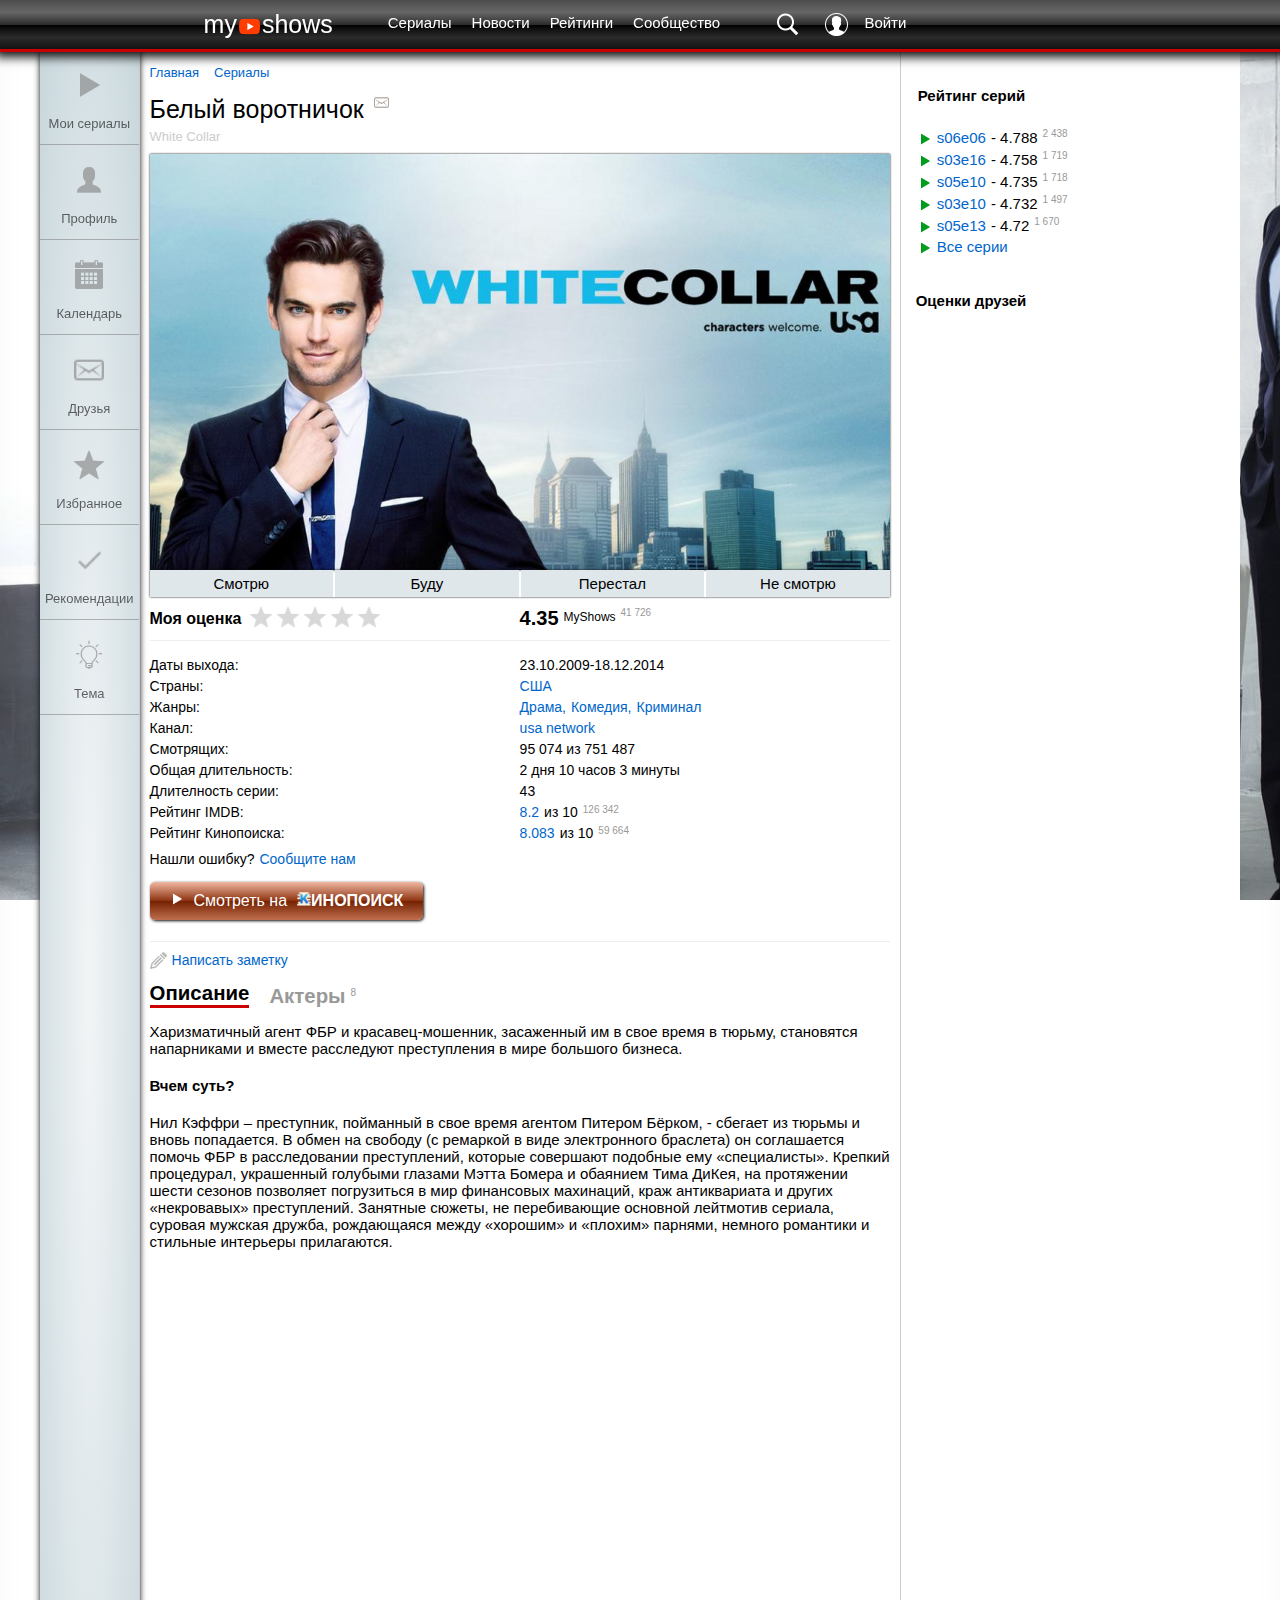
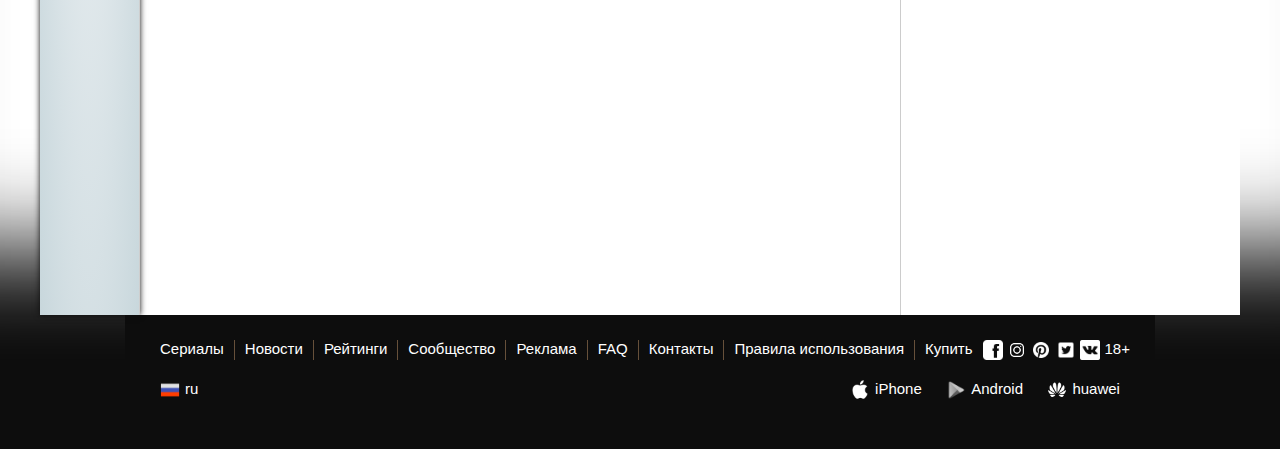
==== commit 43894997: "updated code for status and code for theme switcher. fixed html tag (html=ru)" ====
--- a/test.html
+++ b/test.html
@@ -1,5 +1,5 @@
 <!DOCTYPE html>
-<thml lang= "ru">
+<html lang="ru" data-lt-installed="true">
 
 	<head>
 		<meta charset="utf-8">
@@ -51,11 +51,11 @@
 				<div class="middle__navigation"><a href="#">Главная</a><a href="#">Сериалы</a></div>
 				<div class="middle__title"><div>Белый воротничок<img src="image/icon8.png"></div><div class="title__english">White Collar</div></div>
 				<img src="image/pic2.jpg">
-				<div class="middle__status">
-					<div id="js-button-1" class="js-button-1">Смотрю</div>
-					<div id="js-button-2" class="js-button-2">Буду</div>
-					<div id="js-button-3" class="js-button-3">Перестал</div>
-					<div id="js-button-4" class="js-button-4">Не смотрю</div>
+				<div id="js-middle__status" class="middle__status">
+					<div class="js-button">Смотрю</div>
+					<div class="js-button">Буду</div>
+					<div class="js-button">Перестал</div>
+					<div class="js-button">Не смотрю</div>
 				</div>
 				
 				<div class="middle__grade">
@@ -107,7 +107,7 @@
 							<div><a href="#">8.083</a>из 10<sup>59 664</sup></div>
 						</li>
 						<li><div class="container-2__report--active">Нашли ошибку?<a href="#">Сообщите нам</a></div></li>
-						<li><a class="middle__kinopoisk" href=""><img class="kinopoisk__img--padding" src="image/icon20.png"> Смотреть на <span><img src="image/icon21.png"><span>ИНОПОИСК</span></span></a></li>
+						<li><a class="middle__kinopoisk" href="#"><img class="kinopoisk__img--padding" src="image/icon20.png"> Смотреть на <span><img src="image/icon21.png"><span>ИНОПОИСК</span></span></a></li>
 					</ul>
 				</div>
 				
@@ -158,30 +158,30 @@
 		<footer class="footer">
 			<div class="footer__container-1">
 				<div class="container-1--1110px">
-					<a href="" class="button--hover container-1__padding">Сериалы</a>
-					<a href="" class="button--hover container-1__padding">Новости</a>
-					<a href="" class="button--hover container-1__padding">Рейтинги</a>
-					<a href="" class="button--hover container-1__padding">Сообщество</a>
-					<a href="" class="button--hover container-1__padding">Реклама</a>
-					<a href="" class="button--hover container-1__padding">FAQ</a>
-					<a href="" class="button--hover container-1__padding">Контакты</a>
-					<a href="" class="button--hover container-1__padding">Правила использования</a>
-					<a href="" class="button--hover">Купить</a>
+					<a href="#" class="button--hover container-1__padding">Сериалы</a>
+					<a href="#" class="button--hover container-1__padding">Новости</a>
+					<a href="#" class="button--hover container-1__padding">Рейтинги</a>
+					<a href="#" class="button--hover container-1__padding">Сообщество</a>
+					<a href="#" class="button--hover container-1__padding">Реклама</a>
+					<a href="#" class="button--hover container-1__padding">FAQ</a>
+					<a href="#" class="button--hover container-1__padding">Контакты</a>
+					<a href="#" class="button--hover container-1__padding">Правила использования</a>
+					<a href="#" class="button--hover">Купить</a>
 				</div>	
 				<div class="footer__1st-line--social">
-					<a href="" class=""><img src="image/icon14.png"></a>
-					<a href="" class=""><img src="image/icon15.png"></a>
-					<a href="" class=""><img src="image/icon16.png"></a>
-					<a href="" class=""><img src="image/icon17.png"></a>
-					<a href="" class=""><img src="image/icon18.png"> 18+</a>
+					<a href="#"><img src="image/icon14.png"></a>
+					<a href="#"><img src="image/icon15.png"></a>
+					<a href="#"><img src="image/icon16.png"></a>
+					<a href="#"><img src="image/icon17.png"></a>
+					<a href="#"><img src="image/icon18.png"> 18+</a>
 				</div>	
 			</div>
 			<div class="footer__2d-line-buttons">
 				<div class="footer__wrap"><a href="#" class=""><img src="image/icon19.png">ru</a></div>
 				<div class="footer__wrap">
-					<a href="" class="button--hover"><img src="image/icon11.png">iPhone</a>
-					<a href="" class="button--hover footer__img--grayscale"><img src="image/icon12.png">Android</a>
-					<a href="" class="button--hover"><img src="image/icon13.png"> huawei</a>
+					<a href="#" class="button--hover"><img src="image/icon11.png">iPhone</a>
+					<a href="#" class="button--hover footer__img--grayscale"><img src="image/icon12.png">Android</a>
+					<a href="#" class="button--hover"><img src="image/icon13.png"> huawei</a>
 				</div>	
 			</div>
 		</footer>
--- a/style.css
+++ b/style.css
@@ -448,7 +448,7 @@
 	gap: 2px;
 }
 
-.js-button-1, .js-button-2, .js-button-3, .js-button-4  {
+.js-button {
 	flex: 1;
 	padding: 5px;
 	min-width: 95px;
@@ -456,7 +456,7 @@
 	background: #DFE7EB;
 }
 
-.js-button-1:hover, .js-button-2:hover, .js-button-3:hover, .js-button-4:hover  {
+.js-button:hover  {
 	flex: 1;
 	min-width: 95px;
 	flex-basis: 2%;
@@ -467,12 +467,11 @@
 	padding: 5px;
 	min-width: 95px;
 	color: #F0FFFF;
-/* Permalink - use to edit and share this gradient: https://colorzilla.com/gradient-editor/#a90329+0,8f0222+44,6d0019+100;Brown+Red+3D */
-background: rgb(169,3,41); /* Old browsers */
-background: -moz-linear-gradient(top,  rgba(169,3,41,1) 0%, rgba(143,2,34,1) 44%, rgba(109,0,25,1) 100%); /* FF3.6-15 */
-background: -webkit-linear-gradient(top,  rgba(169,3,41,1) 0%,rgba(143,2,34,1) 44%,rgba(109,0,25,1) 100%); /* Chrome10-25,Safari5.1-6 */
-background: linear-gradient(to bottom,  rgba(169,3,41,1) 0%,rgba(143,2,34,1) 44%,rgba(109,0,25,1) 100%); /* W3C, IE10+, FF16+, Chrome26+, Opera12+, Safari7+ */
-filter: progid:DXImageTransform.Microsoft.gradient( startColorstr='#a90329', endColorstr='#6d0019',GradientType=0 ); /* IE6-9 */
+background: rgb(169,3,41);
+background: -moz-linear-gradient(top,  rgba(169,3,41,1) 0%, rgba(143,2,34,1) 44%, rgba(109,0,25,1) 100%);
+background: -webkit-linear-gradient(top,  rgba(169,3,41,1) 0%,rgba(143,2,34,1) 44%,rgba(109,0,25,1) 100%); 
+background: linear-gradient(to bottom,  rgba(169,3,41,1) 0%,rgba(143,2,34,1) 44%,rgba(109,0,25,1) 100%); 
+filter: progid:DXImageTransform.Microsoft.gradient( startColorstr='#a90329', endColorstr='#6d0019',GradientType=0 ); 
 }
 
 .js-buttons--black  {
@@ -525,7 +524,7 @@
 	/*filter: grayscale(0);*/
 	opacity: 1;
 	cursor: pointer;
-	filter: contrast(100%);
+	filter: brightness(50%);;
 }
 
 .js-grade--on {
@@ -571,7 +570,7 @@
 }
 
 .js-main__middle--black .js-grade-1:hover, .js-main__middle--black .js-grade-2:hover, .js-main__middle--black .js-grade-3:hover, .js-main__middle--black .js-grade-4:hover, .js-main__middle--black .js-grade-5:hover {
-	filter: sepia(30%);
+	filter: sepia(100%);
 }
 
 .js-main__middle--black .js-grade--on {
